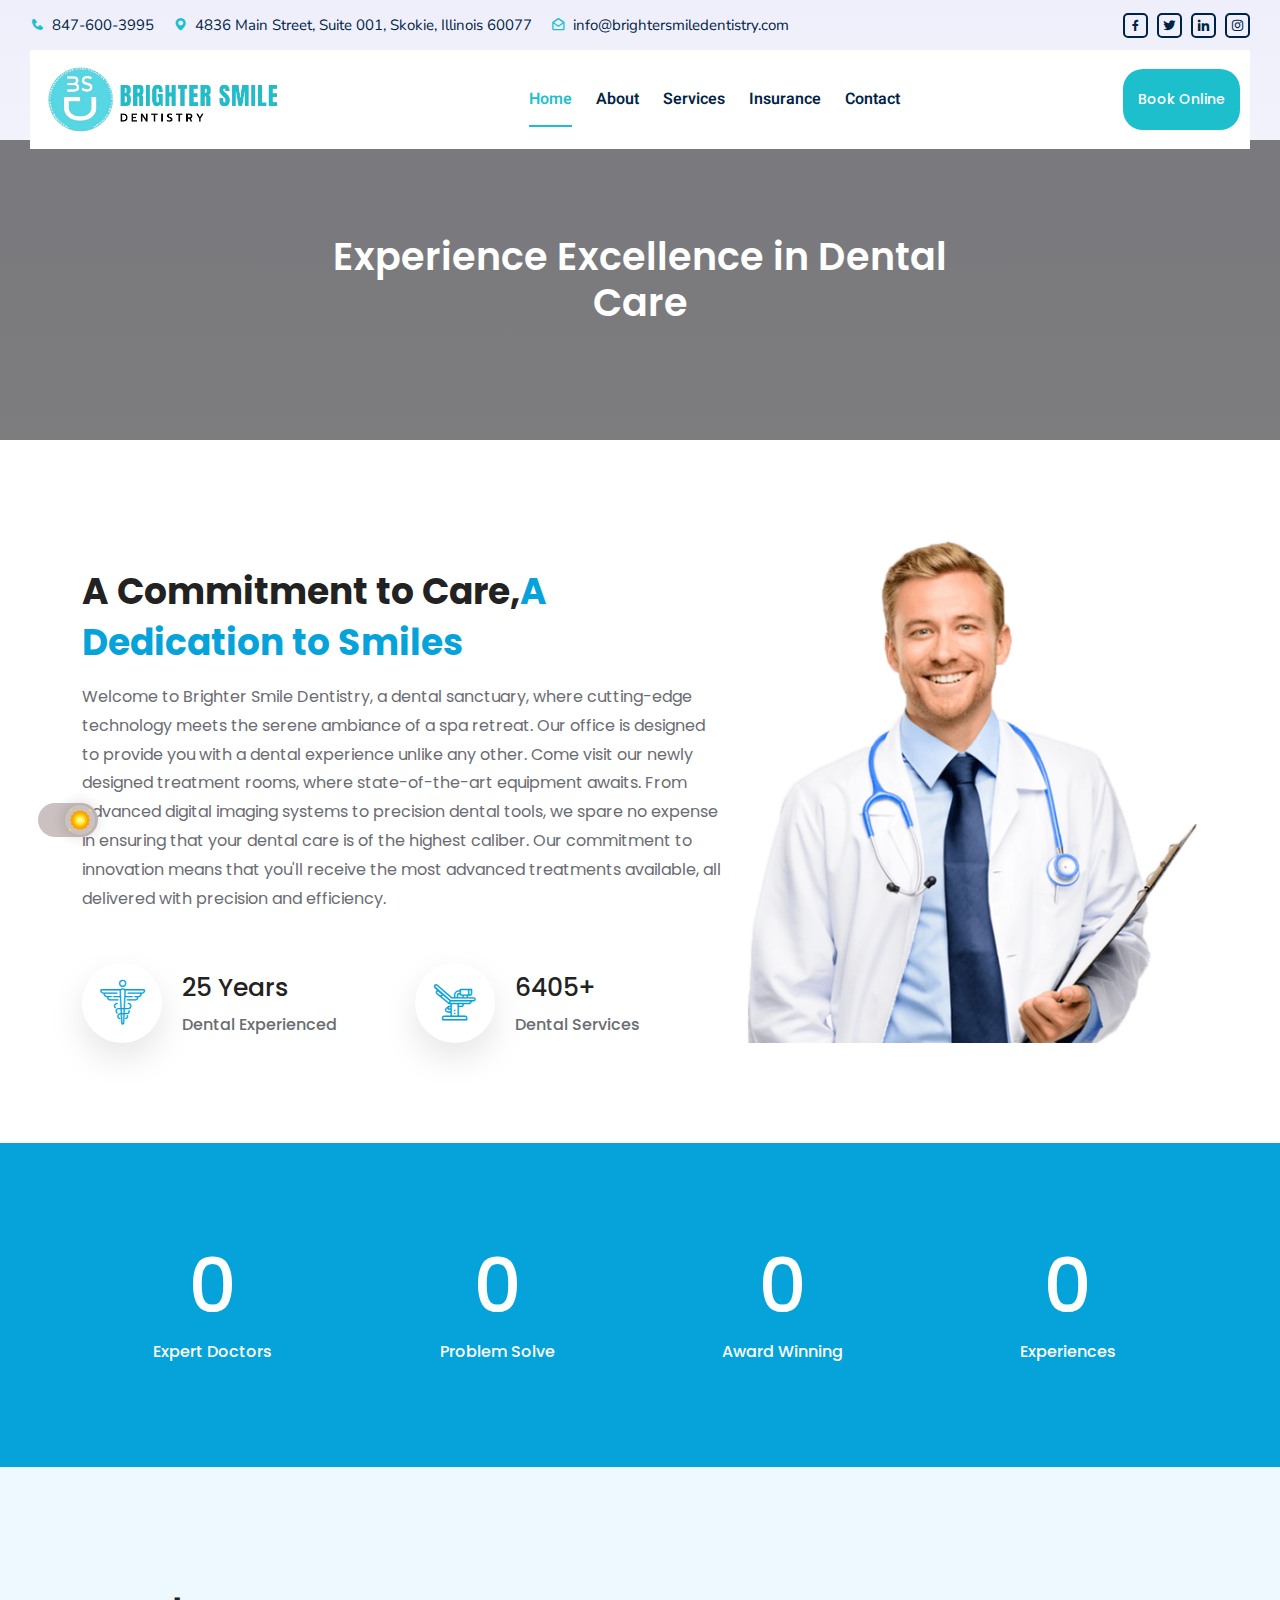
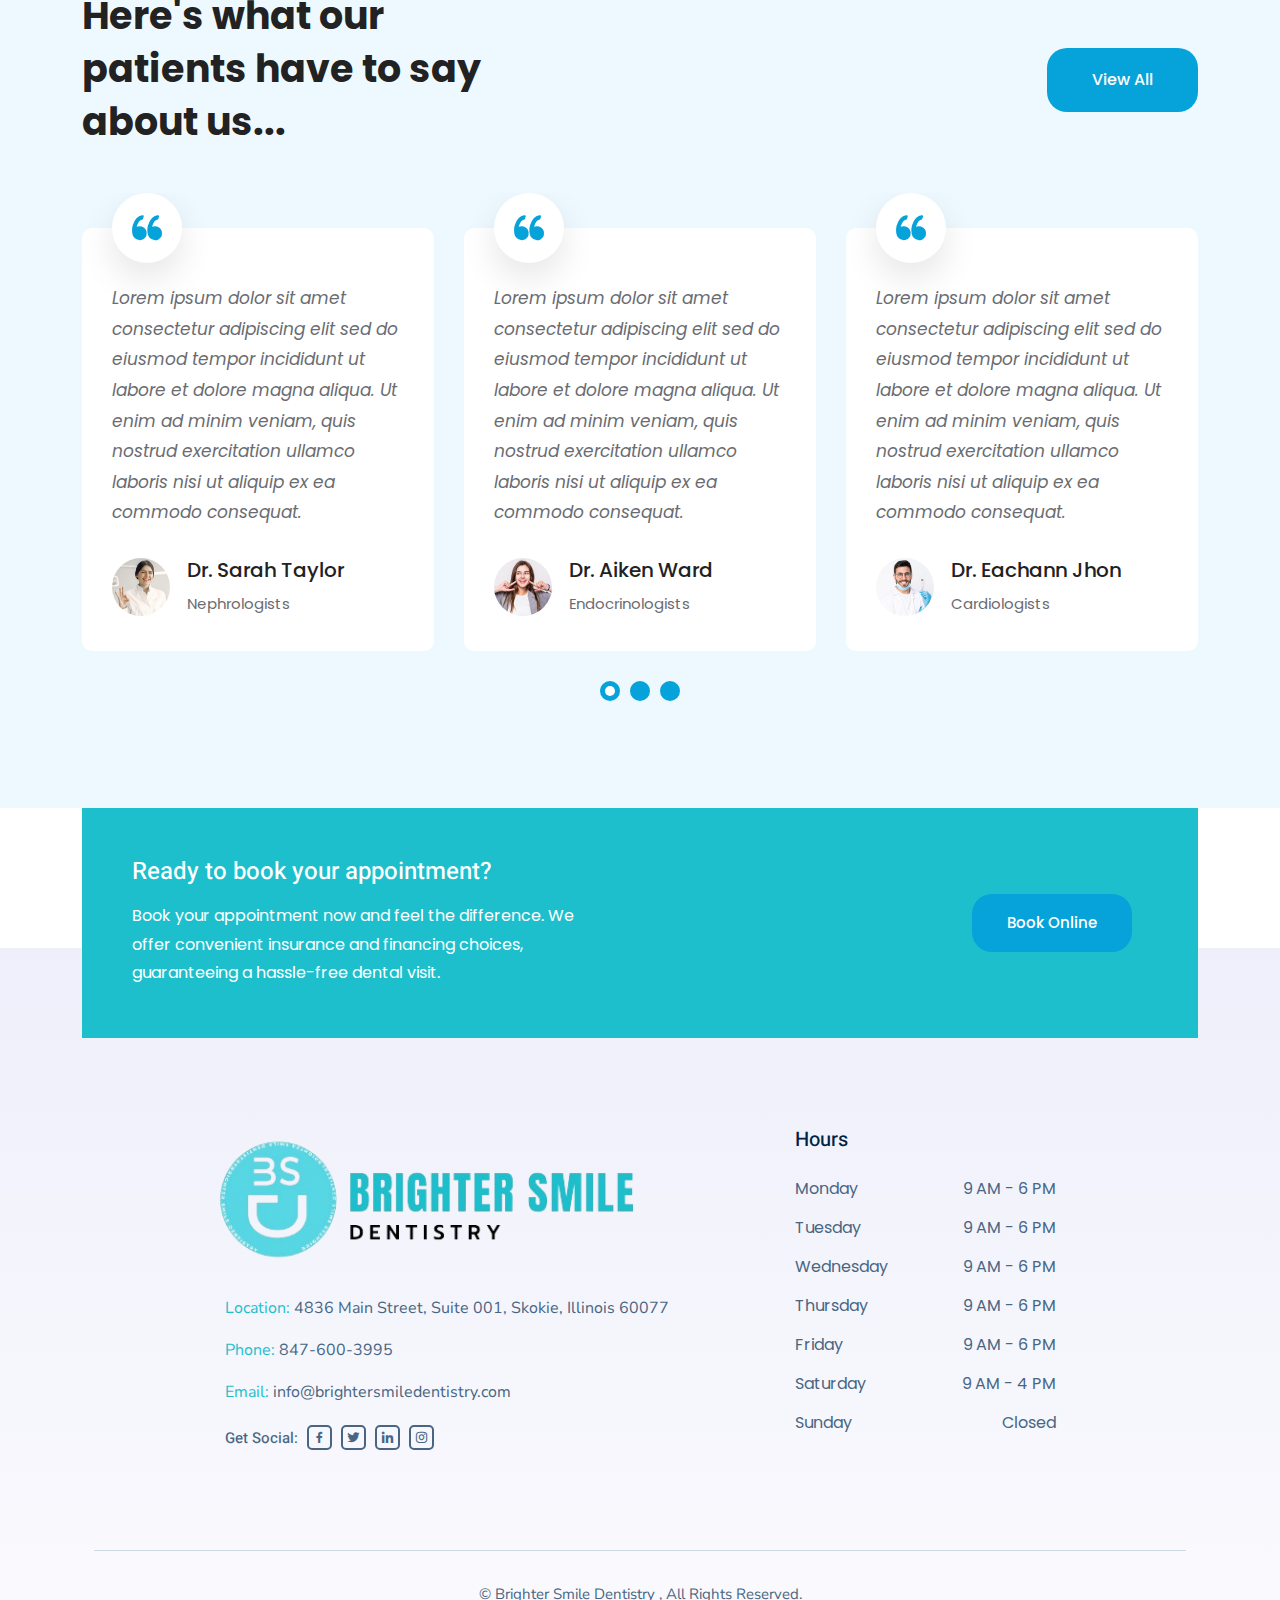
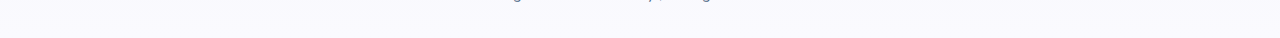
==== about-us.html @ c62302e6 "Maaz 23-03-2024" ====
<!doctype html>
<html lang="zxx">
    <head>
        <!-- Required meta tags -->
        <meta charset="utf-8">
        <meta name="viewport" content="width=device-width, initial-scale=1, shrink-to-fit=no">
        <!-- Bootstrap CSS --> 
        <link rel="stylesheet" href="assets/css/bootstrap.min.css">
        <!-- Animate CSS --> 
        <link rel="stylesheet" href="assets/css/animate.min.css">
        <!-- Meanmenu CSS -->
        <link rel="stylesheet" href="assets/css/meanmenu.css">
        <!-- Boxicons CSS -->
        <link rel="stylesheet" href="assets/css/boxicons.min.css">
        <!-- Flaticon Two CSS -->
        <link rel="stylesheet" href="assets/css/flaticon-two.css">
        <!-- Flaticon CSS -->
        <link rel="stylesheet" href="assets/css/flaticon.css">
        <!-- Odometer CSS -->
        <link rel="stylesheet" href="assets/css/odometer.min.css">
        <!-- Nice Select CSS -->
        <link rel="stylesheet" href="assets/css/nice-select.min.css">
        <!-- Carousel CSS -->
        <link rel="stylesheet" href="assets/css/owl.carousel.min.css">
        <!-- Carousel Default CSS -->
        <link rel="stylesheet" href="assets/css/owl.theme.default.min.css">
        <!-- Popup CSS -->
        <link rel="stylesheet" href="assets/css/magnific-popup.min.css">
        <!-- Style CSS -->
        <link rel="stylesheet" href="assets/css/style.css">
        <!-- Dark CSS -->
        <link rel="stylesheet" href="assets/css/dark.css">
        <!-- Responsive CSS -->
		<link rel="stylesheet" href="assets/css/responsive.css">
		
		<title>Brighter Smile Dentistry</title>

        <link rel="icon" type="image/png" href="assets/images/favicon.png">
    </head>

    <body>

        <!-- Start Preloader Area -->
        <div class="preloader">
            <div class="loader">
                <div class="sbl-half-circle-spin"></div>
            </div>
        </div>
        <!-- End Preloader Area -->
        
       <!-- Start Header Area -->
       <header class="header-area grin-care-header">
        <!-- Start Top Area -->
        <div class="top-area">
            <div class="container-fluid">
                <div class="row align-items-center">
                    <div class="col-lg-8 col-md-12">
                        <ul class="top-information-wrap">
                            <li>
                                <i class='bx bxs-phone'></i>
                                <a href="tel:+18476003995">847-600-3995</a>
                            </li>

                            <li>
                                <i class='bx bxs-map'></i>
                                4836 Main Street, Suite 001, Skokie, Illinois 60077
                            </li>

                            <li>
                                <i class='bx bx-envelope-open'></i>
                                <a href="mailto:info@brightersmiledentistry.com">info@brightersmiledentistry.com</a>
                            </li>
                        </ul>
                    </div>

                    <div class="col-lg-4 col-md-12">
                        <ul class="top-optional-wrap">
                            <li>
                                <a href="https://www.facebook.com/" target="_blank">
                                    <i class='bx bxl-facebook'></i>
                                </a>
                            </li>
                            <li>
                                <a href="https://twitter.com/?lang=en" target="_blank">
                                    <i class='bx bxl-twitter'></i>
                                </a>
                            </li>
                            <li>
                                <a href="https://www.linkedin.com/" target="_blank">
                                    <i class='bx bxl-linkedin'></i>
                                </a>
                            </li>
                            <li>
                                <a href="https://www.instagram.com/" target="_blank">
                                    <i class='bx bxl-instagram'></i>
                                </a>
                            </li>
                        </ul>
                    </div>
                </div>
            </div>
        </div>
        <!-- End Top Area -->

        <!-- Start Navbar Area --> 
        <div class="navbar-area grin-care-navbar">
            <div class="main-responsive-nav">
                <div class="container">
                    <div class="main-responsive-menu">
                        <div class="logo">
                            <a href="index.html">
                                <img src="assets/images/mylogo.png" style="width: 250px;" alt="logo">
                            </a>
                        </div>
                    </div>
                </div>
            </div>

            <div class="main-navbar">
                <div class="container-fluid">
                    <nav class="navbar navbar-expand-md navbar-light">
                        <a class="navbar-brand" href="index.html">
                            <img src="assets/images/mylogo.png" width="250" alt="">
                        </a>

                        <div class="collapse navbar-collapse mean-menu" id="navbarSupportedContent">
                            <ul class="navbar-nav m-auto">
                                <li class="nav-item">
                                    <a href="index.html" class="nav-link active">
                                        Home 
                                    </a>
                                </li>

                                <li class="nav-item">
                                    <a href="about-us.html" class="nav-link">About</a>
                                </li>

                                <li class="nav-item">
                                    <a href="services.html" class="nav-link">
                                        Services
                                    </a>
                                </li>

                                <li class="nav-item">
                                    <a href="insurance_and_financing.html" class="nav-link">
                                        Insurance
                                    </a>
                                </li>

    
                                <li class="nav-item">
                                    <a href="contact-us.html" class="nav-link">Contact</a>
                                </li>
                            </ul>

                            <div class="others-options d-flex align-items-center">

                                <div class="option-item">
                                    <div class="navbar-btn">
                                        <a href="https://app.nexhealth.com/appt/brighter-smile-dentistry" class="default-btn">Book Online</a>
                                    </div>
                                </div>
                            </div>
                        </div>
                    </nav>
                </div>
            </div>

            <div class="others-option-for-responsive">
                <div class="container">
                    
                    <div class="container">
                        <div class="option-inner">
                            <div class="others-options d-flex align-items-center">
                    
                                <div class="option-item">
                                    <div class="navbar-btn">
                                        <a href="https://app.nexhealth.com/appt/brighter-smile-dentistry" class="default-btn">Book Appointment</a>
                                    </div>
                                </div>
                            </div>
                        </div>
                    </div>
                </div>
            </div>
        </div>
        <!-- End Navbar Area -->
    </header>
    <!-- Start Header Area -->
        
        
        <!-- Start Eye Care Banner Area -->
        <div class="eye-care-banner-area">
            <div class="">
                <div class="container-fluid">
                    <div class="page-banner-area services-banner">
                        <div class="container">
                            <div class="page-banner-content">
                                <h2>Experience Excellence in Dental Care</h2>
                            </div>
                        </div>
                    </div>
                </div>
            </div>
        </div>
        <!-- End Eye Care Banner Area -->
        
        
        
        <!-- Start About Area -->
        <section class="about-area ptb-100">
            <div class="container">
                <div class="row align-items-center">
                    <div class="col-lg-7">
                        <div class="about-content">
                            <h3>A Commitment to Care,<span>A Dedication to Smiles</span></h3>
                            <p>Welcome to Brighter Smile Dentistry, a
                                dental sanctuary, where cutting-edge technology meets the serene ambiance of a spa retreat. Our office
                                is designed to provide you with a dental experience unlike any other. Come visit our newly designed
                                treatment rooms, where state-of-the-art equipment awaits. From advanced digital imaging systems to
                                precision dental tools, we spare no expense in ensuring that your dental care is of the highest caliber.
                                Our commitment to innovation means that you'll receive the most advanced treatments available, all
                                delivered with precision and efficiency.</p>

                            <div class="row">
                                <div class="col-lg-6 col-md-6">
                                    <div class="about-info">
                                        <i class="flaticon-caduceus"></i>
                                        <h4>25 Years</h4>
                                        <span>Dental Experienced</span>
                                    </div>
                                </div>

                                <div class="col-lg-6 col-md-6">
                                    <div class="about-info">
                                        <i class="flaticon-chair"></i>
                                        <h4>6405+</h4>
                                        <span>Dental Services</span>
                                    </div>
                                </div>
                            </div>
                        </div>
                    </div>

                    <div class="col-lg-5">
                        <div class="about-image">
                            <img src="assets/images/about/about-1.png" alt="image">
                        </div>
                    </div>
                </div>
            </div>
        </section>
        <!-- End About Area -->

        <!-- Start Fun Facts Area -->
        <section class="fun-facts-area pt-100 pb-70">
            <div class="container">
                <div class="row">
                    <div class="col-lg-3 col-md-6 col-sm-6">
                        <div class="single-fun-fact">
                            <h3>
                                <span class="odometer" data-count="549">00</span>
                            </h3>
                            <p>Expert Doctors</p>
                        </div>
                    </div>

                    <div class="col-lg-3 col-md-6 col-sm-6">
                        <div class="single-fun-fact">
                            <h3>
                                <span class="odometer" data-count="867">00</span>
                            </h3>
                            <p>Problem Solve</p>
                        </div>
                    </div>

                    <div class="col-lg-3 col-md-6 col-sm-6">
                        <div class="single-fun-fact">
                            <h3>
                                <span class="odometer" data-count="169">00</span>
                            </h3>
                            <p>Award Winning</p>
                        </div>
                    </div>

                    <div class="col-lg-3 col-md-6 col-sm-6">
                        <div class="single-fun-fact">
                            <h3>
                                <span class="odometer" data-count="79">00</span>
                            </h3>
                            <p>Experiences</p>
                        </div>
                    </div>
                </div>
            </div>
        </section>
        <!-- End Fun Facts Area -->

        <!-- Start Doctor Area -->
        <!-- <section class="doctor-area pt-100 pb-70">
            <div class="container-fluid">
                <div class="section-title">
                    <h2>You Deserve the Best Dental Care</h2>
                </div>
                <div class="text-center mx-5 mb-5">
                    <p>At Brighter Smile Dentistry, we recruit top-tier dentists and professionals. We prioritize ongoing training
                        and education for our staff, ensuring they are well-versed in the latest technology. Our inclusive,
                        patient-centric culture sets our team apart from the rest. We are devoted to ensuring your dental visits
                        are comfortable, empowering, and yes, enjoyable! Our mission is to help you feel relaxed, offering
                        transparent care as you embark on the path to a healthy smile you'll adore.</p>
                </div>

                <div class="row">
                    <div class="col-lg-4 col-md-6">
                        <div class="single-doctor">
                            <a href="dentist-details.html"><img src="assets/images/doctor/doctor-1.jpg" alt="image"></a>

                            <div class="doctor-content">
                                <h3>
                                    <a href="dentist-details.html">Dr. Johnson Melbourne</a>
                                </h3>
                                <span>Prosthodontics Dentist</span>

                                <div class="share-link">
                                    <a href="https://www.facebook.com/" target="_blank"><i class='bx bxl-facebook'></i></a>
                                    <a href="https://twitter.com/?lang=en" target="_blank"><i class='bx bxl-twitter'></i></a>
                                    <a href="https://www.linkedin.com/" target="_blank"><i class='bx bxl-linkedin'></i></a>
                                    <a href="https://www.instagram.com/" target="_blank"><i class='bx bxl-instagram'></i></a>
                                </div>
                            </div>
                        </div>
                    </div>

                    <div class="col-lg-4 col-md-6">
                        <div class="single-doctor">
                            <a href="dentist-details.html"><img src="assets/images/doctor/doctor-2.jpg" alt="image"></a>

                            <div class="doctor-content">
                                <h3>
                                    <a href="dentist-details.html">Dr. Ena Dicrosa</a>
                                </h3>
                                <span>Aesthetic Dentistry</span>

                                <div class="share-link">
                                    <a href="https://www.facebook.com/" target="_blank"><i class='bx bxl-facebook'></i></a>
                                    <a href="https://twitter.com/?lang=en" target="_blank"><i class='bx bxl-twitter'></i></a>
                                    <a href="https://www.linkedin.com/" target="_blank"><i class='bx bxl-linkedin'></i></a>
                                    <a href="https://www.instagram.com/" target="_blank"><i class='bx bxl-instagram'></i></a>
                                </div>
                            </div>
                        </div>
                    </div>

                    <div class="col-lg-4 col-md-6 offset-lg-0 offset-md-3">
                        <div class="single-doctor">
                            <a href="dentist-details.html"><img src="assets/images/doctor/doctor-3.jpg" alt="image"></a>

                            <div class="doctor-content">
                                <h3>
                                    <a href="dentist-details.html">Dr. Addison Smith</a>
                                </h3>
                                <span>Gastroenterologists</span>

                                <div class="share-link">
                                    <a href="https://www.facebook.com/" target="_blank"><i class='bx bxl-facebook'></i></a>
                                    <a href="https://twitter.com/?lang=en" target="_blank"><i class='bx bxl-twitter'></i></a>
                                    <a href="https://www.linkedin.com/" target="_blank"><i class='bx bxl-linkedin'></i></a>
                                    <a href="https://www.instagram.com/" target="_blank"><i class='bx bxl-instagram'></i></a>
                                </div>
                            </div>
                        </div>
                    </div>
                </div>
            </div>
        </section> -->
        <!-- End Doctor Area -->

        <!-- Start Review Area -->
        <section class="review-area ptb-100">
            <div class="container">
                <div class="row align-items-center">
                    <div class="col-lg-5">
                        <div class="section-title-warp">
                            <h2>Here's what our patients have to say about us...</h2>
                        </div>
                    </div>

                    <!-- #1dbfcc -->

                    <div class="col-lg-7">
                        <div class="section-warp-btn">
                            <a href="testimonials.html" class="default-btn">View All</a>
                        </div>
                    </div>
                </div>

                <div class="review-slides owl-carousel owl-theme">
                    <div class="single-review-item">
                        <div class="icon">
                            <i class="flaticon-left-quote"></i>
                        </div>
                        <p>Lorem ipsum dolor sit amet consectetur adipiscing elit sed do eiusmod tempor incididunt ut labore et dolore magna aliqua. Ut enim ad minim veniam, quis nostrud exercitation ullamco laboris nisi ut aliquip ex ea commodo consequat.</p>

                        <div class="review-info">
                            <img src="assets/images/review/review-1.jpg" alt="image">
                            <h3>Dr. Sarah Taylor</h3>
                            <span>Nephrologists</span>
                        </div>
                    </div>

                    <div class="single-review-item">
                        <div class="icon">
                            <i class="flaticon-left-quote"></i>
                        </div>
                        <p>Lorem ipsum dolor sit amet consectetur adipiscing elit sed do eiusmod tempor incididunt ut labore et dolore magna aliqua. Ut enim ad minim veniam, quis nostrud exercitation ullamco laboris nisi ut aliquip ex ea commodo consequat.</p>

                        <div class="review-info">
                            <img src="assets/images/review/review-2.jpg" alt="image">
                            <h3>Dr. Aiken Ward</h3>
                            <span>Endocrinologists</span>
                        </div>
                    </div>

                    <div class="single-review-item">
                        <div class="icon">
                            <i class="flaticon-left-quote"></i>
                        </div>
                        <p>Lorem ipsum dolor sit amet consectetur adipiscing elit sed do eiusmod tempor incididunt ut labore et dolore magna aliqua. Ut enim ad minim veniam, quis nostrud exercitation ullamco laboris nisi ut aliquip ex ea commodo consequat.</p>

                        <div class="review-info">
                            <img src="assets/images/review/review-3.jpg" alt="image">
                            <h3>Dr. Eachann Jhon</h3>
                            <span>Cardiologists</span>
                        </div>
                    </div>

                    <div class="single-review-item">
                        <div class="icon">
                            <i class="flaticon-left-quote"></i>
                        </div>
                        <p>Lorem ipsum dolor sit amet consectetur adipiscing elit sed do eiusmod tempor incididunt ut labore et dolore magna aliqua. Ut enim ad minim veniam, quis nostrud exercitation ullamco laboris nisi ut aliquip ex ea commodo consequat.</p>

                        <div class="review-info">
                            <img src="assets/images/review/review-1.jpg" alt="image">
                            <h3>Dr. Sarah Taylor</h3>
                            <span>Nephrologists</span>
                        </div>
                    </div>

                    <div class="single-review-item">
                        <div class="icon">
                            <i class="flaticon-left-quote"></i>
                        </div>
                        <p>Lorem ipsum dolor sit amet consectetur adipiscing elit sed do eiusmod tempor incididunt ut labore et dolore magna aliqua. Ut enim ad minim veniam, quis nostrud exercitation ullamco laboris nisi ut aliquip ex ea commodo consequat.</p>

                        <div class="review-info">
                            <img src="assets/images/review/review-2.jpg" alt="image">
                            <h3>Dr. Aiken Ward</h3>
                            <span>Endocrinologists</span>
                        </div>
                    </div>

                    <div class="single-review-item">
                        <div class="icon">
                            <i class="flaticon-left-quote"></i>
                        </div>
                        <p>Lorem ipsum dolor sit amet consectetur adipiscing elit sed do eiusmod tempor incididunt ut labore et dolore magna aliqua. Ut enim ad minim veniam, quis nostrud exercitation ullamco laboris nisi ut aliquip ex ea commodo consequat.</p>

                        <div class="review-info">
                            <img src="assets/images/review/review-3.jpg" alt="image">
                            <h3>Dr. Eachann Jhon</h3>
                            <span>Cardiologists</span>
                        </div>
                    </div>

                    <div class="single-review-item">
                        <div class="icon">
                            <i class="flaticon-left-quote"></i>
                        </div>
                        <p>Lorem ipsum dolor sit amet consectetur adipiscing elit sed do eiusmod tempor incididunt ut labore et dolore magna aliqua. Ut enim ad minim veniam, quis nostrud exercitation ullamco laboris nisi ut aliquip ex ea commodo consequat.</p>

                        <div class="review-info">
                            <img src="assets/images/review/review-1.jpg" alt="image">
                            <h3>Dr. Sarah Taylor</h3>
                            <span>Nephrologists</span>
                        </div>
                    </div>

                    <div class="single-review-item">
                        <div class="icon">
                            <i class="flaticon-left-quote"></i>
                        </div>
                        <p>Lorem ipsum dolor sit amet consectetur adipiscing elit sed do eiusmod tempor incididunt ut labore et dolore magna aliqua. Ut enim ad minim veniam, quis nostrud exercitation ullamco laboris nisi ut aliquip ex ea commodo consequat.</p>

                        <div class="review-info">
                            <img src="assets/images/review/review-2.jpg" alt="image">
                            <h3>Dr. Aiken Ward</h3>
                            <span>Endocrinologists</span>
                        </div>
                    </div>

                    <div class="single-review-item">
                        <div class="icon">
                            <i class="flaticon-left-quote"></i>
                        </div>
                        <p>Lorem ipsum dolor sit amet consectetur adipiscing elit sed do eiusmod tempor incididunt ut labore et dolore magna aliqua. Ut enim ad minim veniam, quis nostrud exercitation ullamco laboris nisi ut aliquip ex ea commodo consequat.</p>

                        <div class="review-info">
                            <img src="assets/images/review/review-3.jpg" alt="image">
                            <h3>Dr. Eachann Jhon</h3>
                            <span>Cardiologists</span>
                        </div>
                    </div>
                </div>
            </div>
        </section>
        <!-- End Review Area -->

         <!-- Start Newsletter Area -->
         <div class="newsletter-area">
            <div class="container">
                <div class="newsletter-inner-box">
                    <div class="row align-items-center justify-content-between">
                        <div class="col-lg-6">
                            <div class="newsletter-content">
                                <h3>Ready to book your appointment?</h3>
                                <p>Book your appointment now and feel the difference.
                                    We offer convenient insurance and financing choices, guaranteeing a hassle-free dental visit.</p>
                            </div>
                        </div>

                        <div class="col-lg-6 text-end">
                            <div class="prefooter-btn me-3">
                                <a href="https://app.nexhealth.com/appt/brighter-smile-dentistry" class="default-btn">Book Online</a>
                            </div>
                        </div>
                    </div>
                </div>
            </div>
        </div>
        <!-- End Newsletter Area -->

        <!-- Start Eye Care Footer Area -->
        <div class="eye-care-footer-area">
            <div class="container">
                <div class="row justify-content-center">
                    <div class="col-lg-6 col-sm-6">
                        <div class="eye-care-footer-widget">
                            <h2>
                                <a href="index-5.html">
                                    <img src="assets/images/mylogo.png" class="img-fluid" style="margin-left:-20px;" alt="">
                                </a>
                            </h2>
                            <ul class="info-list">
                                <li><span>Location: </span>4836 Main Street, Suite 001, Skokie, Illinois 60077</li>
                                <li><span>Phone: </span> <a href="tel:+18476003995">847-600-3995</a></li>
                                <li><span>Email: </span> <a href="mailto:info@brightersmiledentistry.com">info@brightersmiledentistry.com</a></li>
                            </ul>
                            <ul class="share-link">
                                <li>
                                    <span>Get Social:</span>
                                </li>
                                <li>
                                    <a href="https://www.facebook.com/" target="_blank"><i class='bx bxl-facebook'></i></a>
                                </li>
                                <li>
                                    <a href="https://twitter.com/?lang=en" target="_blank"><i class='bx bxl-twitter'></i></a>
                                </li>
                                <li>
                                    <a href="https://www.linkedin.com/" target="_blank"><i class='bx bxl-linkedin'></i></a>
                                </li>
                                <li>
                                    <a href="https://www.instagram.com/" target="_blank"><i class='bx bxl-instagram'></i></a>
                                </li>
                            </ul>
                        </div>
                    </div>
                    <!-- <div class="col-lg-3 col-sm-6">
                        <div class="eye-care-footer-widget">
                            <h3>Useful Links</h3>

                            <ul class="quick-links">
                                <li><i class='bx bxs-chevrons-right'></i> <a href="about-us.html">About Us</a></li>
                                <li><i class='bx bxs-chevrons-right'></i> <a href="services.html">Our Services</a></li>
                                <li><i class='bx bxs-chevrons-right'></i> <a target="_blank" href="https://app.nexhealth.com/appt/brighter-smile-dentistry">Appointment</a></li>
                                <li><i class='bx bxs-chevrons-right'></i> <a href="privacy-policy.html">Privacy Policy</a></li>
                                <li><i class='bx bxs-chevrons-right'></i> <a href="contact-us.html">Contact Us</a></li>
                            </ul>
                        </div>
                    </div>
                    <div class="col-lg-3 col-sm-6">
                        <div class="eye-care-footer-widget">
                            <h3>Our Services</h3>

                            <ul class="quick-links">
                                <li><i class='bx bxs-chevrons-right'></i> <a href="services-details.html">Skin Care</a></li>
                                <li><i class='bx bxs-chevrons-right'></i> <a href="services-details.html">Needle Mesotherapy</a></li>
                                <li><i class='bx bxs-chevrons-right'></i> <a href="services-details.html">Laser Treatments</a></li>
                                <li><i class='bx bxs-chevrons-right'></i> <a href="services-details.html">Skin Resurfacing</a></li>
                                <li><i class='bx bxs-chevrons-right'></i> <a href="services-details.html">Plastic Surgery</a></li>
                            </ul>
                        </div>
                    </div> -->
                    <div class="col-lg-3 col-sm-6">
                        <div class="eye-care-footer-widget">
                            <h3>Hours</h3>
                            
                            <ul class="hours-list">
                                <li class="d-flex justify-content-between align-items-center">
                                    <span>Monday</span>
                                    <span>9 AM - 6 PM</span>
                                </li>
                                <li class="d-flex justify-content-between align-items-center">
                                    <span>Tuesday</span>
                                    <span>9 AM - 6 PM</span>
                                </li>
                                <li class="d-flex justify-content-between align-items-center">
                                    <span>Wednesday</span>
                                    <span>9 AM - 6 PM</span>
                                </li>
                                <li class="d-flex justify-content-between align-items-center">
                                    <span>Thursday</span>
                                    <span>9 AM - 6 PM</span>
                                </li>
                                <li class="d-flex justify-content-between align-items-center">
                                    <span>Friday</span>
                                    <span>9 AM - 6 PM</span>
                                </li>
                                <li class="d-flex justify-content-between align-items-center">
                                    <span>Saturday</span>
                                    <span>9 AM - 4 PM</span>
                                </li>
                                <li class="d-flex justify-content-between align-items-center">
                                    <span>Sunday</span>
                                    <span>Closed</span>
                                </li>
                            </ul>
                        </div>
                    </div>
                </div>

                <div class="eye-care-copyright-area">
                    <div class="container">
                        <div class="copyright-area-content">
                            <p>
                                © Brighter Smile Dentistry , All Rights Reserved.
                            </p>
                        </div>
                    </div>
                </div>
            </div>
        </div>
        <!-- End Eye Care Footer Area -->

        <!-- Start Go Top Area -->
        <div class="go-top">
            <i class='bx bx-up-arrow-alt'></i>
        </div>
        <!-- End Go Top Area -->

        <!-- Jquery Slim JS -->
        <script src="assets/js/jquery.min.js"></script>
        <!-- Bootstrap JS -->
        <script src="assets/js/bootstrap.bundle.min.js"></script>
        <!-- Meanmenu JS -->
        <script src="assets/js/jquery.meanmenu.js"></script>
        <!-- Owl Carousel JS -->
        <script src="assets/js/owl.carousel.min.js"></script>
        <!-- Jquery Appear JS -->
        <script src="assets/js/jquery.appear.js"></script>
        <!-- Odometer JS -->
        <script src="assets/js/odometer.min.js"></script>
        <!-- Nice Select JS -->
        <script src="assets/js/nice-select.min.js"></script>
        <!-- Popup JS -->
        <script src="assets/js/jquery.magnific-popup.min.js"></script>
        <!-- Ajaxchimp JS -->
		<script src="assets/js/jquery.ajaxchimp.min.js"></script>
		<!-- Form Validator JS -->
		<script src="assets/js/form-validator.min.js"></script>
		<!-- Contact JS -->
        <script src="assets/js/contact-form-script.js"></script>
        <!-- Wow JS -->
        <script src="assets/js/wow.min.js"></script>
        <!-- Custom JS -->
        <script src="assets/js/main.js"></script>
    </body>
</html>
---- assets/css/meanmenu.css ----
.mean-container .mean-bar {
	float: left;
	width: 100%;
	position: absolute;
	background: transparent;
	padding: 20px 0 0;
	z-index: 999;
	border-bottom: 1px solid rgba(0, 0, 0, 0.03);
	height: 55px;
}
.mean-container a.meanmenu-reveal {
	width: 35px;
	height: 30px;
	padding: 12px 15px 0 0;
	position: absolute;
	right: 0;
	cursor: pointer;
	color: #ffffff;
	text-decoration: none;
	font-size: 16px;
	text-indent: -9999em;
	line-height: 22px;
	font-size: 1px;
	display: block;
	font-weight: 700;
}
.mean-container a.meanmenu-reveal span {
	display: block;
	background: #ffffff;
	height: 4px;
    margin-top: 3px;
    border-radius: 3px;
}
.mean-container .mean-nav {
	float: left;
	width: 100%;
	background: #ffffff;
	margin-top: 55px;
}
.mean-container .mean-nav ul {
	padding: 0;
	margin: 0;
	width: 100%;
	border: none;
	list-style-type: none;
}
.mean-container .mean-nav ul li {
	position: relative;
	float: left;
	width: 100%;
}
.mean-container .mean-nav ul li a {
	display: block;
	float: left;
	width: 90%;
	padding: 1em 5%;
	margin: 0;
	text-align: left;
	color: #677294;
	border-top: 1px solid #DBEEFD;
	text-decoration: none;
}
.mean-container .mean-nav ul li a.active {
	color: #000000;
}
.mean-container .mean-nav ul li li a {
	width: 80%;
	padding: 1em 10%;
	color: #677294;
	border-top: 1px solid #DBEEFD;
	opacity: 1;
	filter: alpha(opacity=75);
	text-shadow: none !important;
	visibility: visible;
	text-transform: none;
	font-size: 14px;
}
.mean-container .mean-nav ul li.mean-last a {
	border-bottom: none;
	margin-bottom: 0;
}
.mean-container .mean-nav ul li li li a {
	width: 70%;
	padding: 1em 15%;
}
.mean-container .mean-nav ul li li li li a {
	width: 60%;
	padding: 1em 20%;
}
.mean-container .mean-nav ul li li li li li a {
	width: 50%;
	padding: 1em 25%;
}
.mean-container .mean-nav ul li a:hover {
	background: #252525;
	background: rgba(255,255,255,0.1);
}
.mean-container .mean-nav ul li a.mean-expand {
	margin-top: 3px;
	width: 100%;
	height: 24px;
	padding: 12px !important;
	text-align: right ;
	position: absolute;
	right: 0;
	top: 0;
	z-index: 2;
	font-weight: 700;
	background: transparent;
	border: none !important;
}
.mean-container .mean-push {
	float: left;
	width: 100%;
	padding: 0;
	margin: 0;
	clear: both;
}
.mean-nav .wrapper {
	width: 100%;
	padding: 0;
	margin: 0;
}
/* Fix for box sizing on Foundation Framework etc. */
.mean-container .mean-bar, .mean-container .mean-bar * {
	-webkit-box-sizing: content-box;
	-moz-box-sizing: content-box;
	box-sizing: content-box;
}
.mean-remove {
	display: none !important;
}
.mobile-nav {
    display: none;
}
.mobile-nav.mean-container .mean-nav ul li a.active {
    color: #FF2D55;
}
.main-nav {
    background: #000;
    position: absolute;
    top: 0;
    left: 0;
    padding-top: 15px;
    padding-bottom: 15px;
    width: 100%;
    z-index: 999;
    height: auto;
}
.mean-nav .dropdown-toggle::after {
	display: none;
}
.navbar-light .navbar-brand, .navbar-light .navbar-brand:hover {
    color: #fff;
    font-weight: bold;
    text-transform: uppercase;
    line-height: 1;
}
.main-nav nav ul {
    padding: 0;
    margin: 0;
    list-style-type: none;
}
.main-nav nav .navbar-nav .nav-item {
    position: relative;
    padding: 15px 0;
}
.main-nav nav .navbar-nav .nav-item a {
    font-weight: 500;
    font-size: 16px;
    text-transform: uppercase;
    color: #ffffff;
    padding-left: 0;
    padding-right: 0;
    padding-top: 0;
    padding-bottom: 0;
    margin-left: 15px;
    margin-right: 15px;
}
.main-nav nav .navbar-nav .nav-item a:hover, 
.main-nav nav .navbar-nav .nav-item a:focus, 
.main-nav nav .navbar-nav .nav-item a.active {
    color: #FF2D55;
}
.main-nav nav .navbar-nav .nav-item:hover a {
    color: #FF2D55;
}
.main-nav nav .navbar-nav .nav-item .dropdown-menu {
    -webkit-box-shadow: 0 0 30px 0 rgba(0, 0, 0, 0.05);
            box-shadow: 0 0 30px 0 rgba(0, 0, 0, 0.05);
    background: #0d1028;
    position: absolute;
    top: 80px;
    left: 0;
    width: 250px;
    z-index: 99;
    display: block;
    padding-top: 20px;
    padding-left: 5px;
    padding-right: 5px;
    padding-bottom: 20px;
    opacity: 0;
    visibility: hidden;
    -webkit-transition: all 0.3s ease-in-out;
    transition: all 0.3s ease-in-out;
}
.main-nav nav .navbar-nav .nav-item .dropdown-menu li {
    position: relative;
    padding: 0;
}
.main-nav nav .navbar-nav .nav-item .dropdown-menu li a {
    font-size: 15px;
    font-weight: 500;
    text-transform: capitalize;
    padding: 9px 15px;
    margin: 0;
    display: block;
    color: #ffffff;
}
.main-nav nav .navbar-nav .nav-item .dropdown-menu li a:hover, 
.main-nav nav .navbar-nav .nav-item .dropdown-menu li a:focus, 
.main-nav nav .navbar-nav .nav-item .dropdown-menu li a.active {
    color: #FF2D55;
}
.main-nav nav .navbar-nav .nav-item .dropdown-menu li .dropdown-menu {
    position: absolute;
    left: -100%;
    top: 0;
    opacity: 0 !important;
    visibility: hidden !important;
}
.main-nav nav .navbar-nav .nav-item .dropdown-menu li:hover .dropdown-menu {
    opacity: 1 !important;
    visibility: visible !important;
    top: -20px !important;
}
.main-nav nav .navbar-nav .nav-item .dropdown-menu li .dropdown-menu li .dropdown-menu {
    position: absolute;
    left: -100%;
    top: 0;
    opacity: 0 !important;
    visibility: hidden !important;
}
.main-nav nav .navbar-nav .nav-item .dropdown-menu li:hover .dropdown-menu li:hover .dropdown-menu {
    opacity: 1 !important;
    visibility: visible !important;
    top: -20px !important;
}
.main-nav nav .navbar-nav .nav-item .dropdown-menu li .dropdown-menu li a {
    color: #ffffff;
    text-transform: capitalize;
}
.main-nav nav .navbar-nav .nav-item .dropdown-menu li .dropdown-menu li a:hover, 
.main-nav nav .navbar-nav .nav-item .dropdown-menu li .dropdown-menu li a:focus, 
.main-nav nav .navbar-nav .nav-item .dropdown-menu li .dropdown-menu li a.active {
    color: #ffffff;
}
.main-nav nav .navbar-nav .nav-item:hover ul {
    opacity: 1;
    visibility: visible;
    top: 100%;
}
.main-nav nav .navbar-nav .nav-item:last-child .dropdown-menu {
    left: auto;
    right: 0;
}

/* Responsive Style */
@media only screen and (max-width: 991px) {
    .mobile-nav {
        display: block;
        position: relative;
    }
    .mobile-nav .logo {
		text-decoration: none;
        position: absolute;
        top: 11px;
        z-index: 999;
        left: 15px;
        color: #fff;
        font-weight: bold;
        text-transform: uppercase;
        font-size: 20px;
    }
    .mean-container .mean-bar {
        background-color: #ffffff;
        padding: 0;
    }
    .mean-container a.meanmenu-reveal {
        padding: 15px 15px 0 0;
    }
    .mobile-nav nav .navbar-nav {
        height: 300px;
        overflow-y: scroll;
    }
    .mobile-nav nav .navbar-nav .nav-item a i {
        display: none;
    }
    .main-nav {
        display: none !important;
    }
}
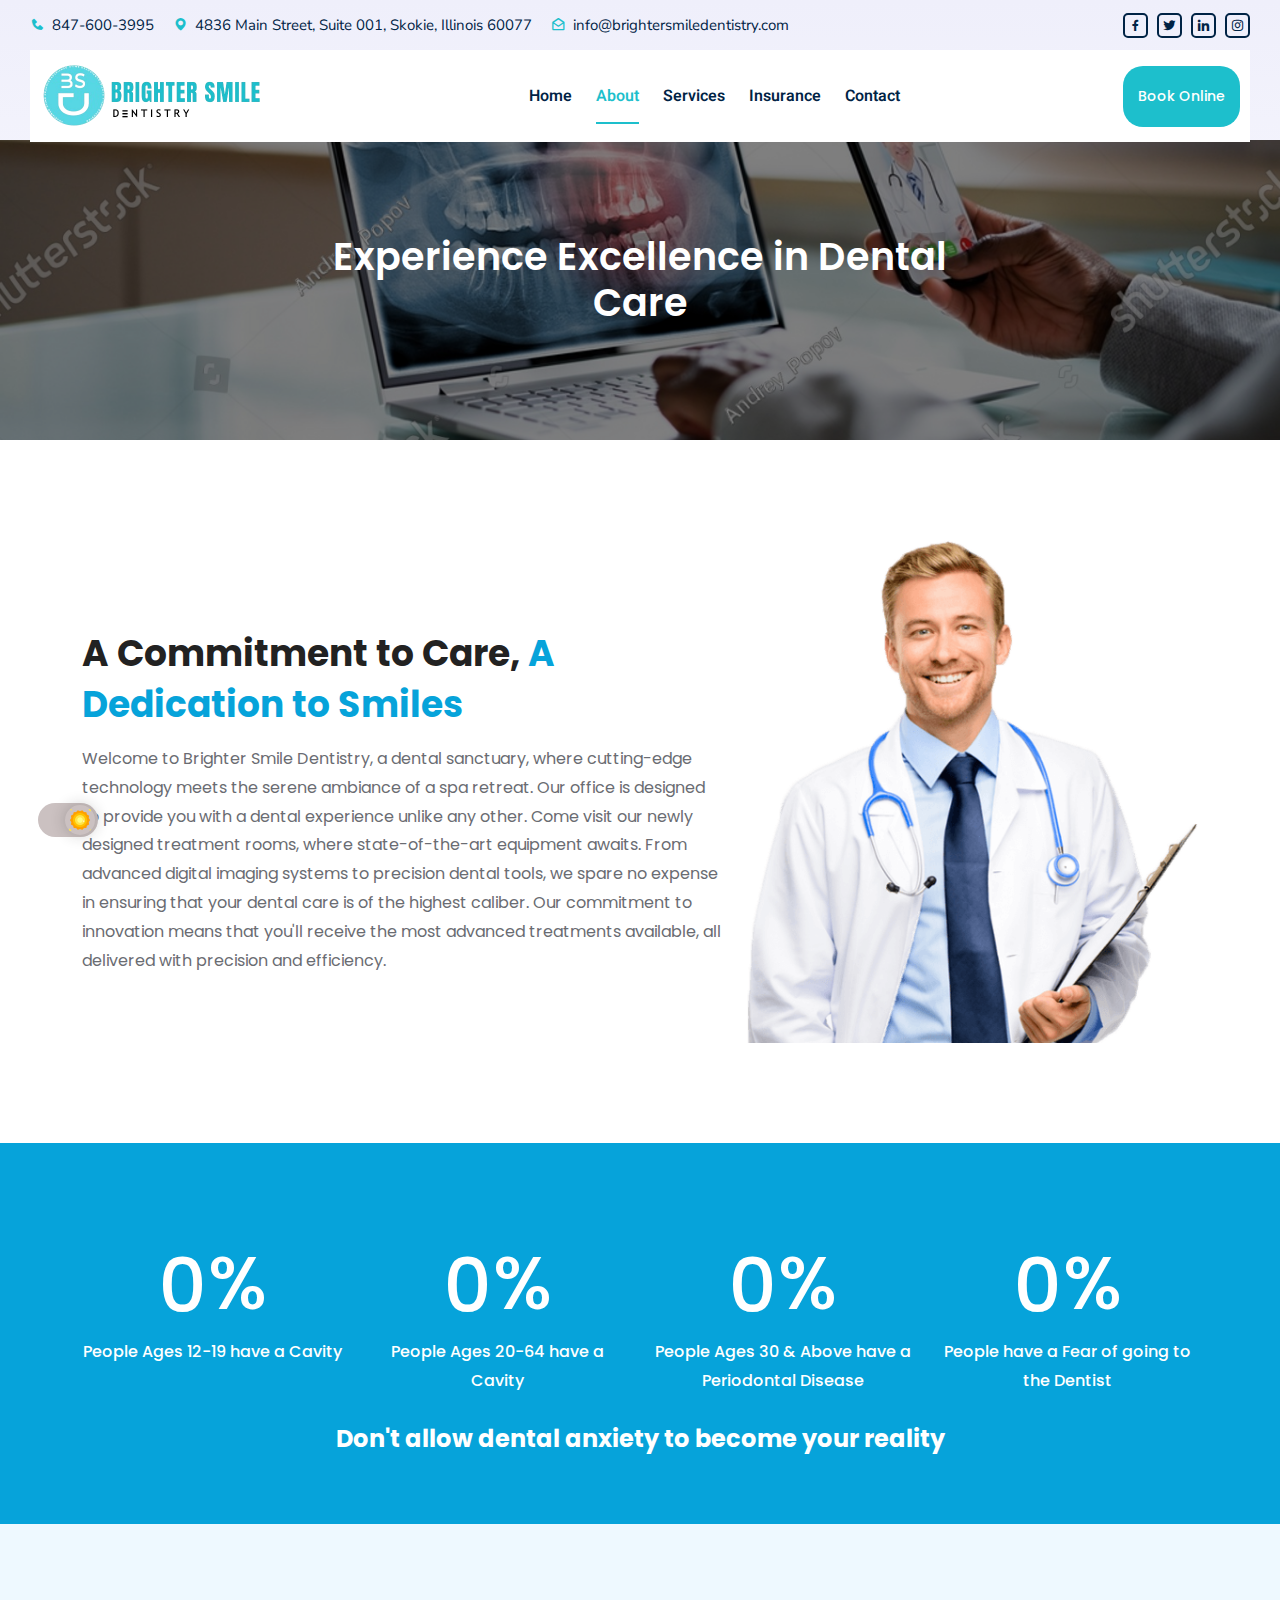
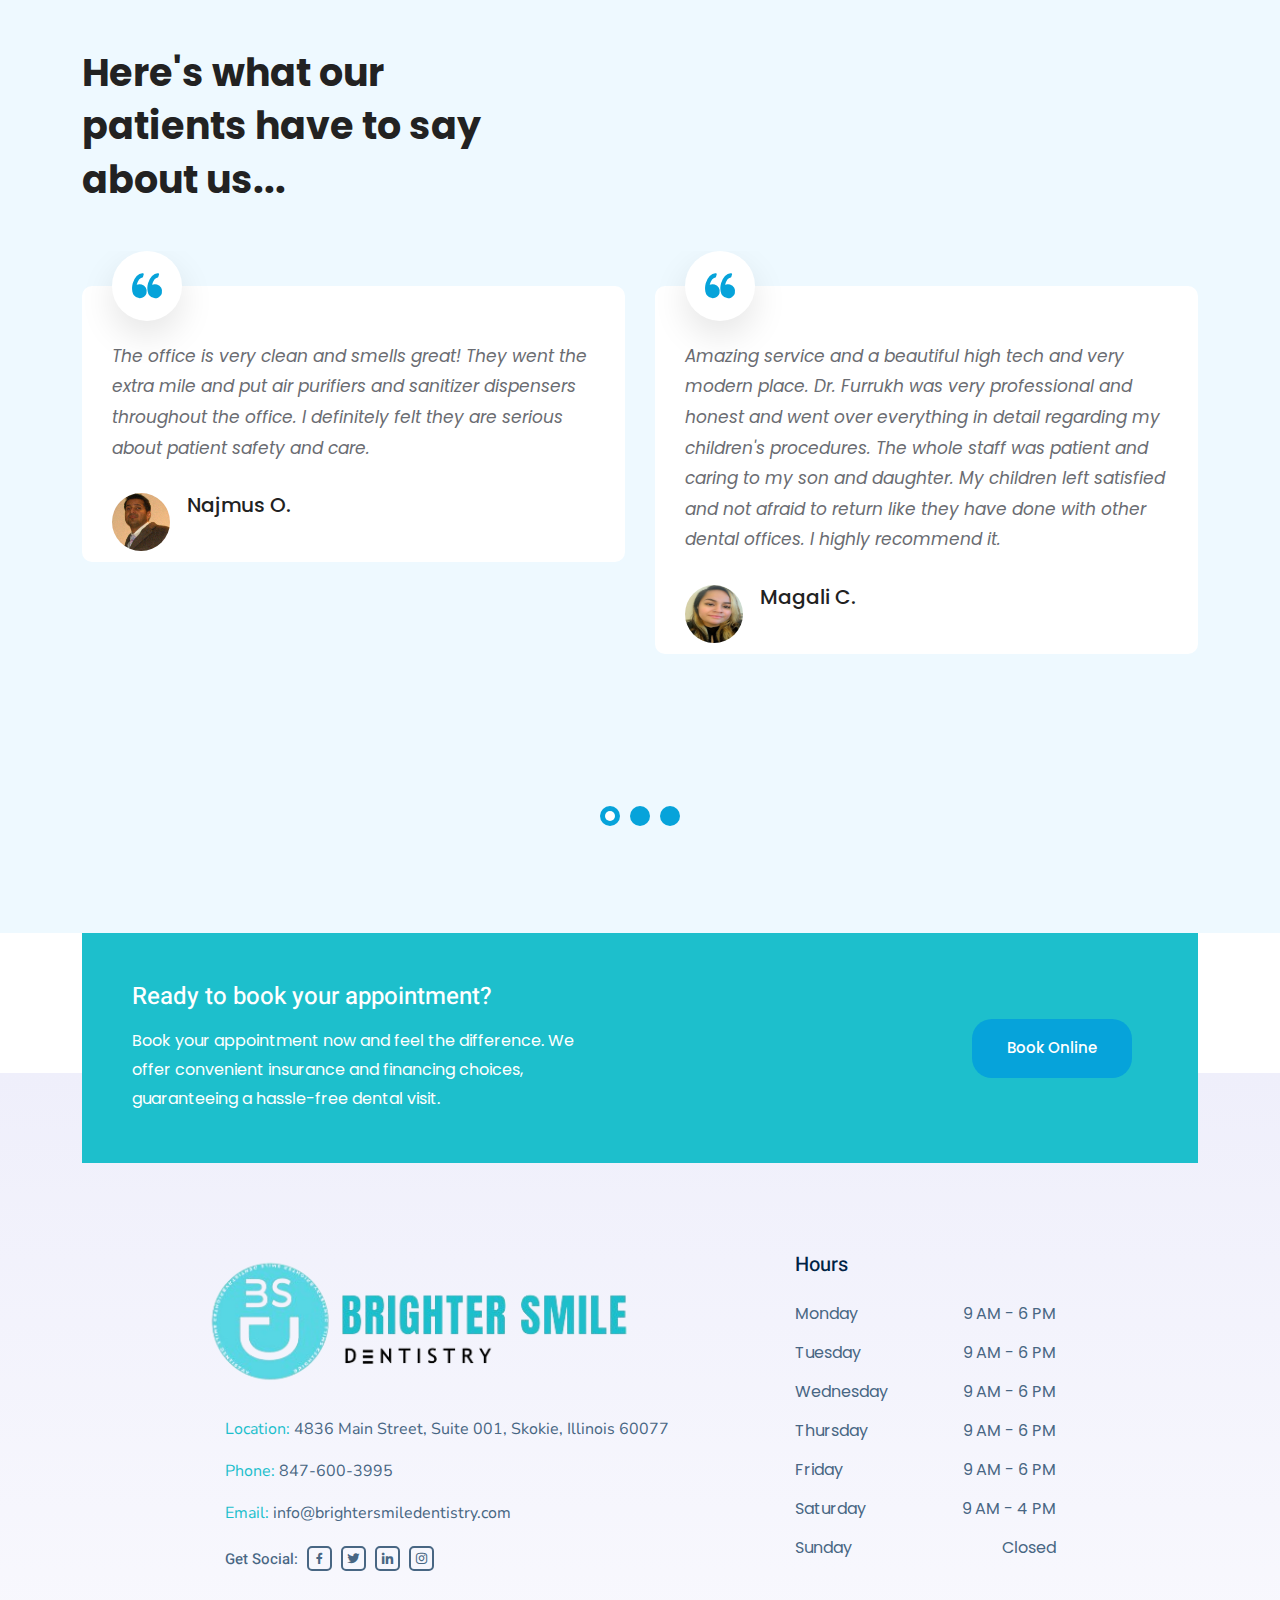
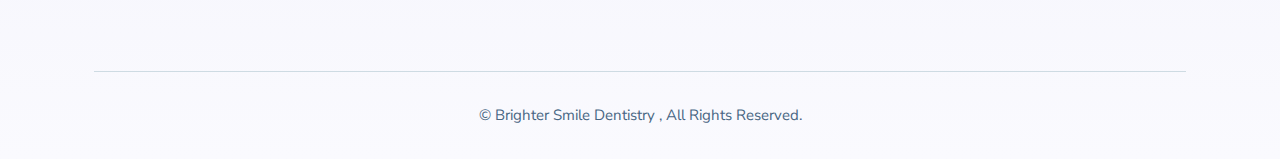
==== commit 35aec2b1: "Maaz 23-03-2024" ====
--- a/about-us.html
+++ b/about-us.html
@@ -102,14 +102,15 @@
         </div>
         <!-- End Top Area -->
 
-        <!-- Start Navbar Area --> 
-        <div class="navbar-area grin-care-navbar">
+         <!-- Start Navbar Area --> 
+         <div class="navbar-area grin-care-navbar">
             <div class="main-responsive-nav">
                 <div class="container">
                     <div class="main-responsive-menu">
                         <div class="logo">
                             <a href="index.html">
-                                <img src="assets/images/mylogo.png" style="width: 250px;" alt="logo">
+                                <img src="assets/images/mylogo.png" class="light-logo" style="width: 250px;" alt="logo">
+                                <img src="assets/images/logodark.png" class="dark-logo" style="width: 250px;" alt="logo">
                             </a>
                         </div>
                     </div>
@@ -120,19 +121,20 @@
                 <div class="container-fluid">
                     <nav class="navbar navbar-expand-md navbar-light">
                         <a class="navbar-brand" href="index.html">
-                            <img src="assets/images/mylogo.png" width="250" alt="">
+                            <img src="assets/images/mylogo.png" class="light-logo" width="250" alt="">
+                            <img src="assets/images/logodark.png" class="dark-logo" width="250" alt="">
                         </a>
 
                         <div class="collapse navbar-collapse mean-menu" id="navbarSupportedContent">
                             <ul class="navbar-nav m-auto">
                                 <li class="nav-item">
-                                    <a href="index.html" class="nav-link active">
+                                    <a href="index.html" class="nav-link">
                                         Home 
                                     </a>
                                 </li>
 
                                 <li class="nav-item">
-                                    <a href="about-us.html" class="nav-link">About</a>
+                                    <a href="about-us.html" class="nav-link active">About</a>
                                 </li>
 
                                 <li class="nav-item">
@@ -193,7 +195,7 @@
         <div class="eye-care-banner-area">
             <div class="">
                 <div class="container-fluid">
-                    <div class="page-banner-area services-banner">
+                    <div class="page-banner-area about-banner">
                         <div class="container">
                             <div class="page-banner-content">
                                 <h2>Experience Excellence in Dental Care</h2>
@@ -213,7 +215,7 @@
                 <div class="row align-items-center">
                     <div class="col-lg-7">
                         <div class="about-content">
-                            <h3>A Commitment to Care,<span>A Dedication to Smiles</span></h3>
+                            <h3>A Commitment to Care, <span>A Dedication to Smiles</span></h3>
                             <p>Welcome to Brighter Smile Dentistry, a
                                 dental sanctuary, where cutting-edge technology meets the serene ambiance of a spa retreat. Our office
                                 is designed to provide you with a dental experience unlike any other. Come visit our newly designed
@@ -222,7 +224,7 @@
                                 Our commitment to innovation means that you'll receive the most advanced treatments available, all
                                 delivered with precision and efficiency.</p>
 
-                            <div class="row">
+                            <!-- <div class="row">
                                 <div class="col-lg-6 col-md-6">
                                     <div class="about-info">
                                         <i class="flaticon-caduceus"></i>
@@ -238,7 +240,7 @@
                                         <span>Dental Services</span>
                                     </div>
                                 </div>
-                            </div>
+                            </div> -->
                         </div>
                     </div>
 
@@ -259,38 +261,41 @@
                     <div class="col-lg-3 col-md-6 col-sm-6">
                         <div class="single-fun-fact">
                             <h3>
-                                <span class="odometer" data-count="549">00</span>
+                                <span class="odometer" data-count="57">00</span><span>%</span>
                             </h3>
-                            <p>Expert Doctors</p>
+                            <p>People Ages 12-19 have a Cavity</p>
                         </div>
                     </div>
 
                     <div class="col-lg-3 col-md-6 col-sm-6">
                         <div class="single-fun-fact">
                             <h3>
-                                <span class="odometer" data-count="867">00</span>
+                                <span class="odometer" data-count="90">00</span><span>%</span>
                             </h3>
-                            <p>Problem Solve</p>
+                            <p>People Ages 20-64 have a Cavity</p>
                         </div>
                     </div>
 
                     <div class="col-lg-3 col-md-6 col-sm-6">
                         <div class="single-fun-fact">
                             <h3>
-                                <span class="odometer" data-count="169">00</span>
+                                <span class="odometer" data-count="47">00</span><span>%</span>
                             </h3>
-                            <p>Award Winning</p>
+                            <p>People Ages 30 & Above have a Periodontal Disease</p>
                         </div>
                     </div>
 
                     <div class="col-lg-3 col-md-6 col-sm-6">
                         <div class="single-fun-fact">
                             <h3>
-                                <span class="odometer" data-count="79">00</span>
+                                <span class="odometer" data-count="36">00</span><span>%</span>
                             </h3>
-                            <p>Experiences</p>
-                        </div>
-                    </div>
+                            <p>People have a Fear of going to the Dentist</p>
+                        </div>
+                    </div>
+                </div>
+                <div class="container text-center">
+                    <h4 class="text-white">Don't allow dental anxiety to become your reality</h4>
                 </div>
             </div>
         </section>
@@ -388,9 +393,9 @@
                     <!-- #1dbfcc -->
 
                     <div class="col-lg-7">
-                        <div class="section-warp-btn">
+                        <!-- <div class="section-warp-btn">
                             <a href="testimonials.html" class="default-btn">View All</a>
-                        </div>
+                        </div> -->
                     </div>
                 </div>
 
@@ -399,12 +404,12 @@
                         <div class="icon">
                             <i class="flaticon-left-quote"></i>
                         </div>
-                        <p>Lorem ipsum dolor sit amet consectetur adipiscing elit sed do eiusmod tempor incididunt ut labore et dolore magna aliqua. Ut enim ad minim veniam, quis nostrud exercitation ullamco laboris nisi ut aliquip ex ea commodo consequat.</p>
+                        <p>The office is very clean and smells great! They went the extra mile and put air purifiers and sanitizer dispensers throughout the office. I definitely felt they are serious about patient safety and care.</p>
 
                         <div class="review-info">
-                            <img src="assets/images/review/review-1.jpg" alt="image">
-                            <h3>Dr. Sarah Taylor</h3>
-                            <span>Nephrologists</span>
+                            <img src="assets/images/review/najmus_o.jpg" alt="image">
+                            <h3>Najmus O.</h3>
+                            <!-- <span>Nephrologists</span> -->
                         </div>
                     </div>
 
@@ -412,12 +417,12 @@
                         <div class="icon">
                             <i class="flaticon-left-quote"></i>
                         </div>
-                        <p>Lorem ipsum dolor sit amet consectetur adipiscing elit sed do eiusmod tempor incididunt ut labore et dolore magna aliqua. Ut enim ad minim veniam, quis nostrud exercitation ullamco laboris nisi ut aliquip ex ea commodo consequat.</p>
+                        <p>Amazing service and a beautiful high tech and very modern place. Dr. Furrukh was very professional and honest and went over everything in detail regarding my children's procedures. The whole staff was patient and caring to my son and daughter. My children left satisfied and not afraid to return like they have done with other dental offices. I highly recommend it.</p>
 
                         <div class="review-info">
-                            <img src="assets/images/review/review-2.jpg" alt="image">
-                            <h3>Dr. Aiken Ward</h3>
-                            <span>Endocrinologists</span>
+                            <img src="assets/images/review/magali_c.jpeg" alt="image">
+                            <h3>Magali C.</h3>
+                            <!-- <span>Endocrinologists</span> -->
                         </div>
                     </div>
 
@@ -425,12 +430,12 @@
                         <div class="icon">
                             <i class="flaticon-left-quote"></i>
                         </div>
-                        <p>Lorem ipsum dolor sit amet consectetur adipiscing elit sed do eiusmod tempor incididunt ut labore et dolore magna aliqua. Ut enim ad minim veniam, quis nostrud exercitation ullamco laboris nisi ut aliquip ex ea commodo consequat.</p>
+                        <p>Very professional and skilled, top to bottom. This has to be the best place ever! I feel like I have known everyone there for years and they truly make you feel comfortable! Big thanks to the entire team. I highly recommend Brighter Smile Dentistry.</p>
 
                         <div class="review-info">
-                            <img src="assets/images/review/review-3.jpg" alt="image">
-                            <h3>Dr. Eachann Jhon</h3>
-                            <span>Cardiologists</span>
+                            <img src="assets/images/review/dummy.png" alt="image">
+                            <h3>Kassandra G.</h3>
+                            <!-- <span>Cardiologists</span> -->
                         </div>
                     </div>
 
@@ -438,12 +443,12 @@
                         <div class="icon">
                             <i class="flaticon-left-quote"></i>
                         </div>
-                        <p>Lorem ipsum dolor sit amet consectetur adipiscing elit sed do eiusmod tempor incididunt ut labore et dolore magna aliqua. Ut enim ad minim veniam, quis nostrud exercitation ullamco laboris nisi ut aliquip ex ea commodo consequat.</p>
+                        <p>Very professional and skilled, top to bottom. This has to be the best place ever! I feel like I have known everyone there for years and they truly make you feel comfortable! Big thanks to the entire team. I highly recommend Brighter Smile Dentistry.</p>
 
                         <div class="review-info">
-                            <img src="assets/images/review/review-1.jpg" alt="image">
-                            <h3>Dr. Sarah Taylor</h3>
-                            <span>Nephrologists</span>
+                            <img src="assets/images/review/lina_t.jpeg" alt="image">
+                            <h3>Lina T.</h3>
+                            <!-- <span>Nephrologists</span> -->
                         </div>
                     </div>
 
@@ -451,66 +456,15 @@
                         <div class="icon">
                             <i class="flaticon-left-quote"></i>
                         </div>
-                        <p>Lorem ipsum dolor sit amet consectetur adipiscing elit sed do eiusmod tempor incididunt ut labore et dolore magna aliqua. Ut enim ad minim veniam, quis nostrud exercitation ullamco laboris nisi ut aliquip ex ea commodo consequat.</p>
+                        <p>This is the best dental office I’ve been to! First of all, the ambience is more like a spa than a dental office. The staff and doctors are very friendly and professional. One thing I love is that they are honest and don’t try to up sell or push you towards procedures/services you don’t need. The office itself is very clean with hand sanitizer dispensers throughout and they have ample parking in the back which is super convenient. I am willing to do the 45 minute drive to come to this office because I had such a wonderful experience. I highly recommend this office to anyone looking for an amazing dentist!</p>
 
                         <div class="review-info">
-                            <img src="assets/images/review/review-2.jpg" alt="image">
-                            <h3>Dr. Aiken Ward</h3>
-                            <span>Endocrinologists</span>
-                        </div>
-                    </div>
-
-                    <div class="single-review-item">
-                        <div class="icon">
-                            <i class="flaticon-left-quote"></i>
-                        </div>
-                        <p>Lorem ipsum dolor sit amet consectetur adipiscing elit sed do eiusmod tempor incididunt ut labore et dolore magna aliqua. Ut enim ad minim veniam, quis nostrud exercitation ullamco laboris nisi ut aliquip ex ea commodo consequat.</p>
-
-                        <div class="review-info">
-                            <img src="assets/images/review/review-3.jpg" alt="image">
-                            <h3>Dr. Eachann Jhon</h3>
-                            <span>Cardiologists</span>
-                        </div>
-                    </div>
-
-                    <div class="single-review-item">
-                        <div class="icon">
-                            <i class="flaticon-left-quote"></i>
-                        </div>
-                        <p>Lorem ipsum dolor sit amet consectetur adipiscing elit sed do eiusmod tempor incididunt ut labore et dolore magna aliqua. Ut enim ad minim veniam, quis nostrud exercitation ullamco laboris nisi ut aliquip ex ea commodo consequat.</p>
-
-                        <div class="review-info">
-                            <img src="assets/images/review/review-1.jpg" alt="image">
-                            <h3>Dr. Sarah Taylor</h3>
-                            <span>Nephrologists</span>
-                        </div>
-                    </div>
-
-                    <div class="single-review-item">
-                        <div class="icon">
-                            <i class="flaticon-left-quote"></i>
-                        </div>
-                        <p>Lorem ipsum dolor sit amet consectetur adipiscing elit sed do eiusmod tempor incididunt ut labore et dolore magna aliqua. Ut enim ad minim veniam, quis nostrud exercitation ullamco laboris nisi ut aliquip ex ea commodo consequat.</p>
-
-                        <div class="review-info">
-                            <img src="assets/images/review/review-2.jpg" alt="image">
-                            <h3>Dr. Aiken Ward</h3>
-                            <span>Endocrinologists</span>
-                        </div>
-                    </div>
-
-                    <div class="single-review-item">
-                        <div class="icon">
-                            <i class="flaticon-left-quote"></i>
-                        </div>
-                        <p>Lorem ipsum dolor sit amet consectetur adipiscing elit sed do eiusmod tempor incididunt ut labore et dolore magna aliqua. Ut enim ad minim veniam, quis nostrud exercitation ullamco laboris nisi ut aliquip ex ea commodo consequat.</p>
-
-                        <div class="review-info">
-                            <img src="assets/images/review/review-3.jpg" alt="image">
-                            <h3>Dr. Eachann Jhon</h3>
-                            <span>Cardiologists</span>
-                        </div>
-                    </div>
+                            <img src="assets/images/review/dummy.png" alt="image">
+                            <h3>Karan S.</h3>
+                            <!-- <span>Endocrinologists</span> -->
+                        </div>
+                    </div>
+
                 </div>
             </div>
         </section>
@@ -547,8 +501,9 @@
                     <div class="col-lg-6 col-sm-6">
                         <div class="eye-care-footer-widget">
                             <h2>
-                                <a href="index-5.html">
-                                    <img src="assets/images/mylogo.png" class="img-fluid" style="margin-left:-20px;" alt="">
+                                <a href="index.html">
+                                    <img src="assets/images/mylogo.png" class="img-fluid light-logo" style="margin-left:-20px;" alt="">
+                                    <img src="assets/images/logodark.png" class="img-fluid dark-logo" style="margin-left:-20px;" alt="">
                                 </a>
                             </h2>
                             <ul class="info-list">
--- a/assets/css/style.css
+++ b/assets/css/style.css
@@ -496,6 +496,10 @@
 }
 .main-navbar .navbar .navbar-brand {
   padding: 0;
+}
+
+.dark-logo{
+  display: none;
 }
 .main-navbar .navbar ul {
   padding-left: 0;
@@ -2537,6 +2541,12 @@
   background-repeat: no-repeat;
   background-size:cover;
 }
+.about-banner{
+  background-image: url('../images/banners/aboutus_banner.jpg');
+  background-position: center;
+  background-repeat: no-repeat;
+  background-size:cover;
+}
 
 .insurance-financing-banner{
   background-image: url('../images/banners/insurance_financing_banner.jpg');
@@ -7093,7 +7103,7 @@
 }
 
 .eye-care-testimonials-image {
-  background-image: url(../../assets/images/eye-care/testimonials/testimonials.jpg);
+  background-image: url(../../assets/images/testimonial_home.jpg);
   background-position: center center;
   background-size: cover;
   background-repeat: no-repeat;
@@ -7129,7 +7139,7 @@
 .eye-care-review-card .review-info {
   position: relative;
   padding-left: 85px;
-  margin-bottom: 20px;
+  margin-bottom: 70px;
 }
 .eye-care-review-card .review-info img {
   position: absolute;
--- a/assets/css/dark.css
+++ b/assets/css/dark.css
@@ -660,6 +660,7 @@
 .theme-dark .covid-navbar-area .main-navbar .navbar .navbar-nav .nav-item .dropdown-menu li a:hover, .theme-dark .covid-navbar-area .main-navbar .navbar .navbar-nav .nav-item .dropdown-menu li a:focus, .theme-dark .covid-navbar-area .main-navbar .navbar .navbar-nav .nav-item .dropdown-menu li a.active {
   color: #0CB8B6 !important;
 }
+
 .theme-dark .covid-banner-area {
   background-color: #0e0e0e;
 }
@@ -875,6 +876,12 @@
 }
 .theme-dark .hospital-navbar-area .main-navbar .navbar .navbar-brand {
   color: #13A8B4;
+}
+.theme-dark .light-logo {
+  display: none;
+}
+.theme-dark .dark-logo {
+  display: block;
 }
 .theme-dark .hospital-navbar-area .main-navbar .navbar .navbar-nav .nav-item a {
   color: #ffffff !important;
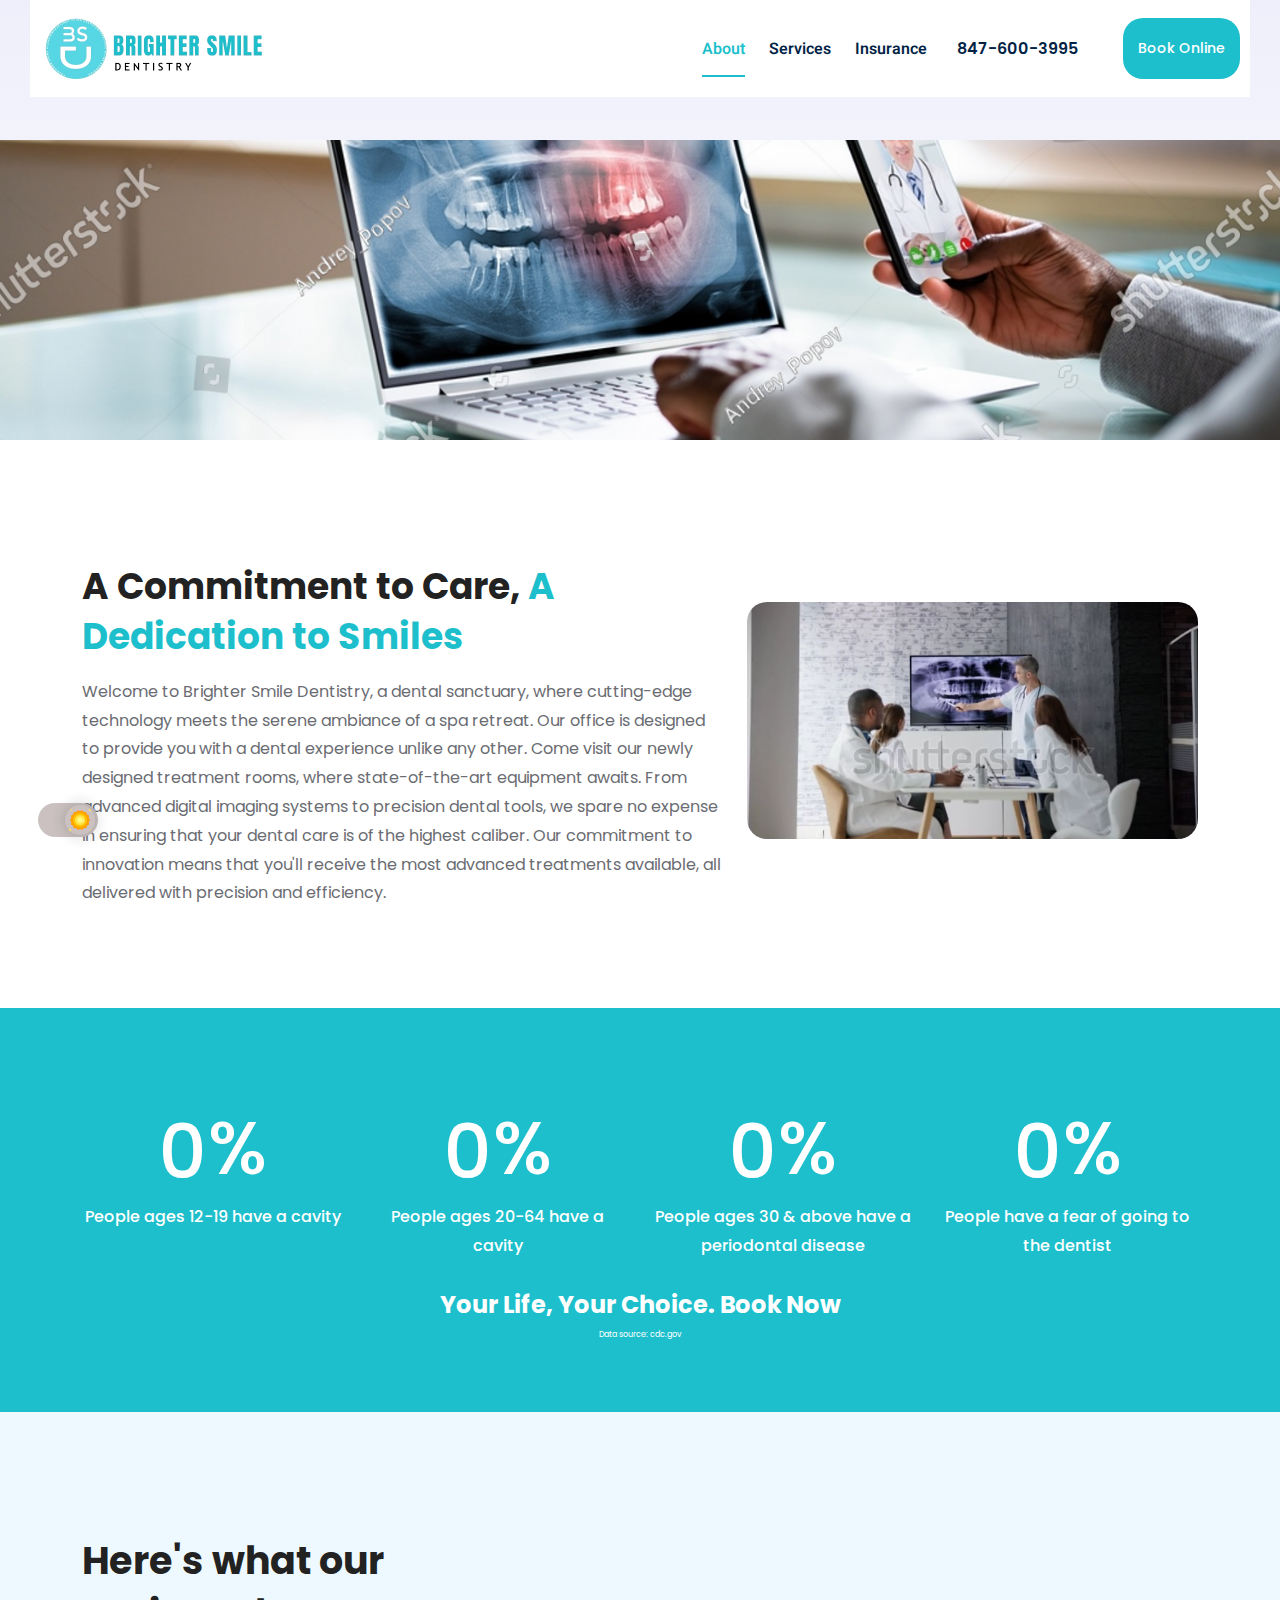
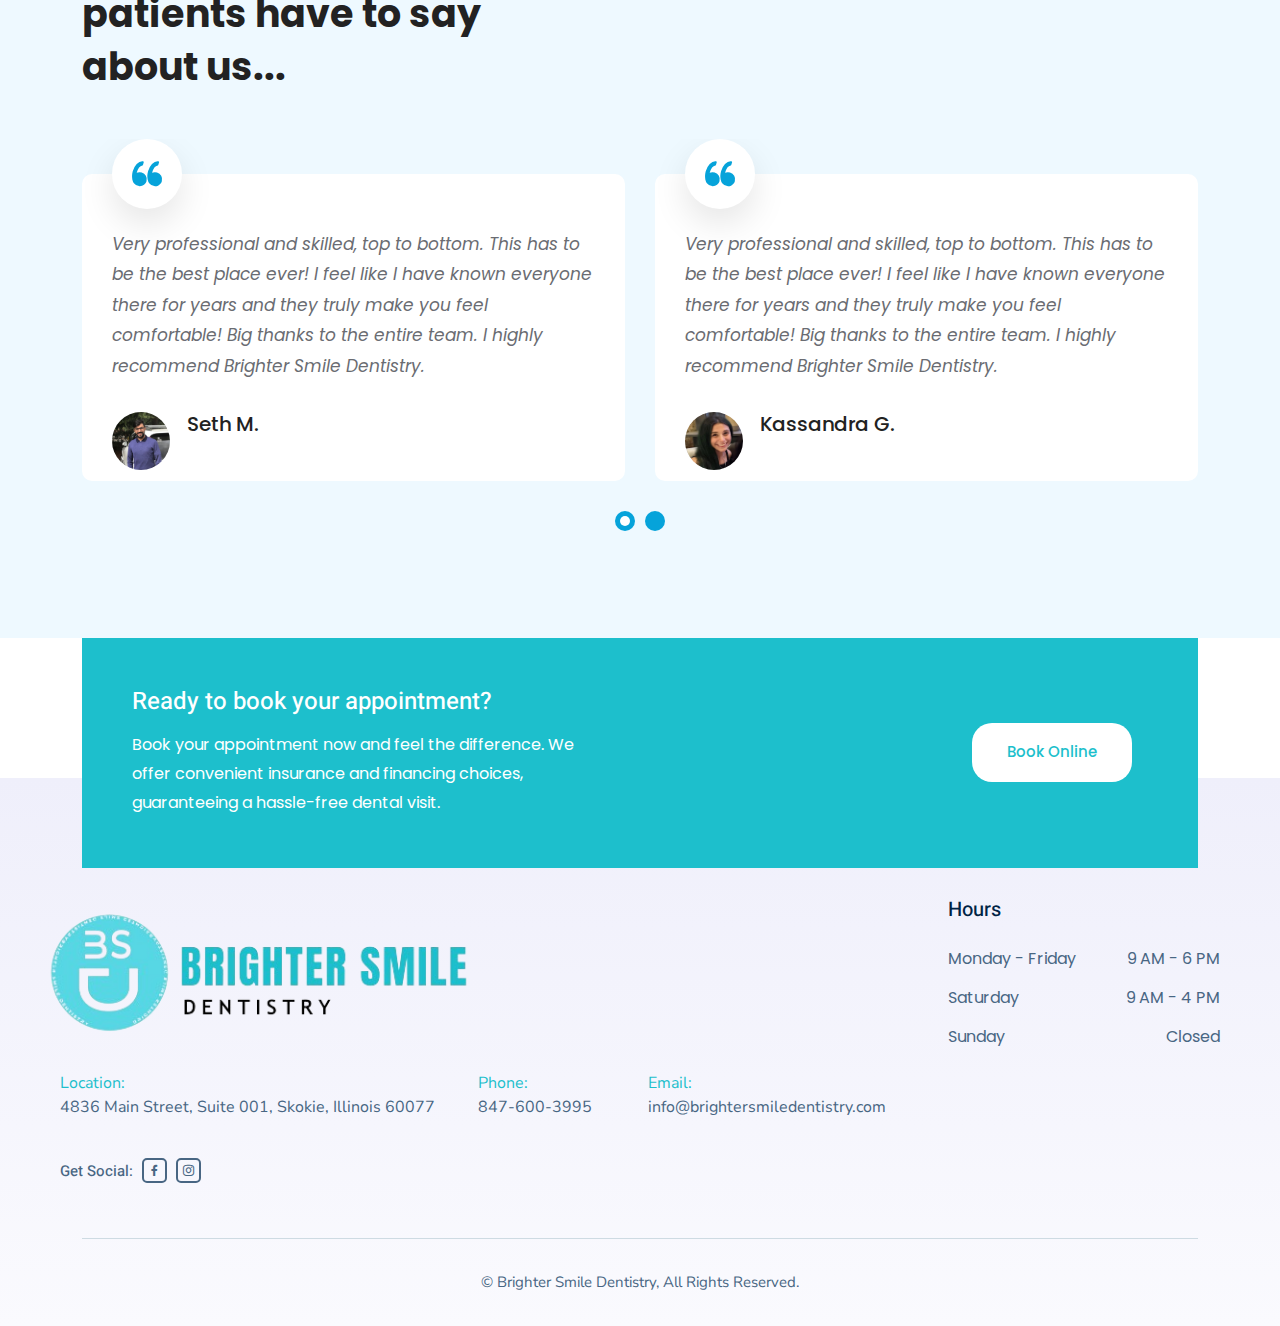
==== commit 2be8bc7f: "Maaz Production Update" ====
--- a/about-us.html
+++ b/about-us.html
@@ -41,143 +41,96 @@
     <body>
 
         <!-- Start Preloader Area -->
-        <div class="preloader">
+        <!-- <div class="preloader">
             <div class="loader">
                 <div class="sbl-half-circle-spin"></div>
             </div>
-        </div>
+        </div> -->
         <!-- End Preloader Area -->
         
-       <!-- Start Header Area -->
-       <header class="header-area grin-care-header">
-        <!-- Start Top Area -->
-        <div class="top-area">
-            <div class="container-fluid">
-                <div class="row align-items-center">
-                    <div class="col-lg-8 col-md-12">
-                        <ul class="top-information-wrap">
-                            <li>
-                                <i class='bx bxs-phone'></i>
-                                <a href="tel:+18476003995">847-600-3995</a>
-                            </li>
-
-                            <li>
-                                <i class='bx bxs-map'></i>
-                                4836 Main Street, Suite 001, Skokie, Illinois 60077
-                            </li>
-
-                            <li>
-                                <i class='bx bx-envelope-open'></i>
-                                <a href="mailto:info@brightersmiledentistry.com">info@brightersmiledentistry.com</a>
-                            </li>
-                        </ul>
-                    </div>
-
-                    <div class="col-lg-4 col-md-12">
-                        <ul class="top-optional-wrap">
-                            <li>
-                                <a href="https://www.facebook.com/" target="_blank">
-                                    <i class='bx bxl-facebook'></i>
+        <!-- Start Header Area -->
+        <header class="header-area grin-care-header">
+
+            <!-- Start Navbar Area --> 
+            <div class="navbar-area grin-care-navbar">
+                <div class="main-responsive-nav">
+                    <div class="container">
+                        <div class="main-responsive-menu">
+                            <div class="logo">
+                                <a href="index.html">
+                                    <img src="assets/images/mylogo.png" class="light-logo" style="width: 250px;" alt="logo">
+                                    <img src="assets/images/logodark.png" class="dark-logo" style="width: 250px;" alt="logo">
                                 </a>
-                            </li>
-                            <li>
-                                <a href="https://twitter.com/?lang=en" target="_blank">
-                                    <i class='bx bxl-twitter'></i>
-                                </a>
-                            </li>
-                            <li>
-                                <a href="https://www.linkedin.com/" target="_blank">
-                                    <i class='bx bxl-linkedin'></i>
-                                </a>
-                            </li>
-                            <li>
-                                <a href="https://www.instagram.com/" target="_blank">
-                                    <i class='bx bxl-instagram'></i>
-                                </a>
-                            </li>
-                        </ul>
-                    </div>
-                </div>
-            </div>
-        </div>
-        <!-- End Top Area -->
-
-         <!-- Start Navbar Area --> 
-         <div class="navbar-area grin-care-navbar">
-            <div class="main-responsive-nav">
-                <div class="container">
-                    <div class="main-responsive-menu">
-                        <div class="logo">
-                            <a href="index.html">
-                                <img src="assets/images/mylogo.png" class="light-logo" style="width: 250px;" alt="logo">
-                                <img src="assets/images/logodark.png" class="dark-logo" style="width: 250px;" alt="logo">
+                            </div>
+                        </div>
+                    </div>
+                </div>
+
+                <div class="main-navbar">
+                    <div class="container-fluid">
+                        <nav class="navbar navbar-expand-md navbar-light">
+                            <a class="navbar-brand" href="index.html">
+                                <img src="assets/images/mylogo.png" class="light-logo" width="250" alt="">
+                                <img src="assets/images/logodark.png" class="dark-logo" width="250" alt="">
                             </a>
-                        </div>
-                    </div>
-                </div>
-            </div>
-
-            <div class="main-navbar">
-                <div class="container-fluid">
-                    <nav class="navbar navbar-expand-md navbar-light">
-                        <a class="navbar-brand" href="index.html">
-                            <img src="assets/images/mylogo.png" class="light-logo" width="250" alt="">
-                            <img src="assets/images/logodark.png" class="dark-logo" width="250" alt="">
-                        </a>
-
-                        <div class="collapse navbar-collapse mean-menu" id="navbarSupportedContent">
-                            <ul class="navbar-nav m-auto">
-                                <li class="nav-item">
-                                    <a href="index.html" class="nav-link">
-                                        Home 
-                                    </a>
-                                </li>
-
-                                <li class="nav-item">
-                                    <a href="about-us.html" class="nav-link active">About</a>
-                                </li>
-
-                                <li class="nav-item">
-                                    <a href="services.html" class="nav-link">
-                                        Services
-                                    </a>
-                                </li>
-
-                                <li class="nav-item">
-                                    <a href="insurance_and_financing.html" class="nav-link">
-                                        Insurance
-                                    </a>
-                                </li>
-
-    
-                                <li class="nav-item">
-                                    <a href="contact-us.html" class="nav-link">Contact</a>
-                                </li>
-                            </ul>
-
-                            <div class="others-options d-flex align-items-center">
-
-                                <div class="option-item">
-                                    <div class="navbar-btn">
-                                        <a href="https://app.nexhealth.com/appt/brighter-smile-dentistry" class="default-btn">Book Online</a>
+
+                            <div class="collapse navbar-collapse mean-menu" id="navbarSupportedContent">
+                                <ul class="navbar-nav ms-auto">
+                                    <!-- <li class="nav-item">
+                                        <a href="index.html" class="nav-link active">
+                                            Home 
+                                        </a>
+                                    </li> -->
+
+                                    <li class="nav-item">
+                                        <a href="about-us.html" class="nav-link active">About</a>
+                                    </li>
+
+                                    <li class="nav-item">
+                                        <a href="services.html" class="nav-link">
+                                            Services
+                                        </a>
+                                    </li>
+
+                                    <li class="nav-item">
+                                        <a href="insurance_and_financing.html" class="nav-link">
+                                            Insurance
+                                        </a>
+                                    </li>
+
+        
+                                    <!-- <li class="nav-item">
+                                        <a href="contact-us.html" class="nav-link">Contact</a>
+                                    </li> -->
+                                </ul>
+
+                                <div class="others-options d-flex align-items-center">
+                                    <div class="option-item">
+                                        <a href="tel:+18476003995" class="navbar-phone">847-600-3995</a>
                                     </div>
-                                </div>
-                            </div>
-                        </div>
-                    </nav>
-                </div>
-            </div>
-
-            <div class="others-option-for-responsive">
-                <div class="container">
-                    
+
+                                    <div class="option-item">
+                                        <div class="navbar-btn">
+                                            <a href="https://app.nexhealth.com/appt/brighter-smile-dentistry" class="default-btn">Book Online</a>
+                                        </div>
+                                    </div>
+                                </div>
+                            </div>
+                        </nav>
+                    </div>
+                </div>
+
+                <div class="others-option-for-responsive">
                     <div class="container">
-                        <div class="option-inner">
-                            <div class="others-options d-flex align-items-center">
-                    
-                                <div class="option-item">
-                                    <div class="navbar-btn">
-                                        <a href="https://app.nexhealth.com/appt/brighter-smile-dentistry" class="default-btn">Book Appointment</a>
+                        
+                        <div class="container">
+                            <div class="option-inner">
+                                <div class="others-options d-flex align-items-center">
+                        
+                                    <div class="option-item">
+                                        <div class="navbar-btn">
+                                            <a href="https://app.nexhealth.com/appt/brighter-smile-dentistry" class="default-btn">Book Appointment</a>
+                                        </div>
                                     </div>
                                 </div>
                             </div>
@@ -185,10 +138,9 @@
                     </div>
                 </div>
             </div>
-        </div>
-        <!-- End Navbar Area -->
-    </header>
-    <!-- Start Header Area -->
+            <!-- End Navbar Area -->
+        </header>
+        <!-- Start Header Area -->
         
         
         <!-- Start Eye Care Banner Area -->
@@ -198,7 +150,7 @@
                     <div class="page-banner-area about-banner">
                         <div class="container">
                             <div class="page-banner-content">
-                                <h2>Experience Excellence in Dental Care</h2>
+                                <!-- <h2>Experience Excellence in Dental Care</h2> -->
                             </div>
                         </div>
                     </div>
@@ -246,7 +198,12 @@
 
                     <div class="col-lg-5">
                         <div class="about-image">
-                            <img src="assets/images/about/about-1.png" alt="image">
+                            <!-- <img src="assets/images/about/about-1.png" alt="image"> -->
+                            <div class="video-wrap">
+                                <video style="border-radius: 20px;" autoplay muted>
+                                    <source src="assets/videos/about-video.mp4" type="video/mp4">
+                                </video>
+                            </div>
                         </div>
                     </div>
                 </div>
@@ -263,7 +220,7 @@
                             <h3>
                                 <span class="odometer" data-count="57">00</span><span>%</span>
                             </h3>
-                            <p>People Ages 12-19 have a Cavity</p>
+                            <p>People ages 12-19 have a cavity</p>
                         </div>
                     </div>
 
@@ -272,7 +229,7 @@
                             <h3>
                                 <span class="odometer" data-count="90">00</span><span>%</span>
                             </h3>
-                            <p>People Ages 20-64 have a Cavity</p>
+                            <p>People ages 20-64 have a cavity</p>
                         </div>
                     </div>
 
@@ -281,7 +238,7 @@
                             <h3>
                                 <span class="odometer" data-count="47">00</span><span>%</span>
                             </h3>
-                            <p>People Ages 30 & Above have a Periodontal Disease</p>
+                            <p>People ages 30 & above have a periodontal disease</p>
                         </div>
                     </div>
 
@@ -290,12 +247,13 @@
                             <h3>
                                 <span class="odometer" data-count="36">00</span><span>%</span>
                             </h3>
-                            <p>People have a Fear of going to the Dentist</p>
+                            <p>People have a fear of going to the dentist</p>
                         </div>
                     </div>
                 </div>
                 <div class="container text-center">
-                    <h4 class="text-white">Don't allow dental anxiety to become your reality</h4>
+                    <h4 class="text-white">Your Life, Your Choice. <a href="https://app.nexhealth.com/appt/brighter-smile-dentistry" class="text-white">Book Now</a></h4>
+                    <p class="text-white" style="font-size: 8px;">Data source: <a class="text-white" href="cdc.gov">cdc.gov</a></p>
                 </div>
             </div>
         </section>
@@ -400,29 +358,30 @@
                 </div>
 
                 <div class="review-slides owl-carousel owl-theme">
+
+
                     <div class="single-review-item">
                         <div class="icon">
                             <i class="flaticon-left-quote"></i>
                         </div>
-                        <p>The office is very clean and smells great! They went the extra mile and put air purifiers and sanitizer dispensers throughout the office. I definitely felt they are serious about patient safety and care.</p>
+                        <p>Very professional and skilled, top to bottom. This has to be the best place ever! I feel like I have known everyone there for years and they truly make you feel comfortable! Big thanks to the entire team. I highly recommend Brighter Smile Dentistry.</p>
 
                         <div class="review-info">
-                            <img src="assets/images/review/najmus_o.jpg" alt="image">
-                            <h3>Najmus O.</h3>
-                            <!-- <span>Nephrologists</span> -->
-                        </div>
-                    </div>
-
+                            <img src="assets/images/review/seth_m.JPG" alt="image">
+                            <h3>Seth M.</h3>
+                            <!-- <span>Cardiologists</span> -->
+                        </div>
+                    </div>
                     <div class="single-review-item">
                         <div class="icon">
                             <i class="flaticon-left-quote"></i>
                         </div>
-                        <p>Amazing service and a beautiful high tech and very modern place. Dr. Furrukh was very professional and honest and went over everything in detail regarding my children's procedures. The whole staff was patient and caring to my son and daughter. My children left satisfied and not afraid to return like they have done with other dental offices. I highly recommend it.</p>
+                        <p>Very professional and skilled, top to bottom. This has to be the best place ever! I feel like I have known everyone there for years and they truly make you feel comfortable! Big thanks to the entire team. I highly recommend Brighter Smile Dentistry.</p>
 
                         <div class="review-info">
-                            <img src="assets/images/review/magali_c.jpeg" alt="image">
-                            <h3>Magali C.</h3>
-                            <!-- <span>Endocrinologists</span> -->
+                            <img src="assets/images/review/kassandra_g.JPG" alt="image">
+                            <h3>Kassandra G.</h3>
+                            <!-- <span>Cardiologists</span> -->
                         </div>
                     </div>
 
@@ -433,33 +392,7 @@
                         <p>Very professional and skilled, top to bottom. This has to be the best place ever! I feel like I have known everyone there for years and they truly make you feel comfortable! Big thanks to the entire team. I highly recommend Brighter Smile Dentistry.</p>
 
                         <div class="review-info">
-                            <img src="assets/images/review/dummy.png" alt="image">
-                            <h3>Kassandra G.</h3>
-                            <!-- <span>Cardiologists</span> -->
-                        </div>
-                    </div>
-
-                    <div class="single-review-item">
-                        <div class="icon">
-                            <i class="flaticon-left-quote"></i>
-                        </div>
-                        <p>Very professional and skilled, top to bottom. This has to be the best place ever! I feel like I have known everyone there for years and they truly make you feel comfortable! Big thanks to the entire team. I highly recommend Brighter Smile Dentistry.</p>
-
-                        <div class="review-info">
-                            <img src="assets/images/review/lina_t.jpeg" alt="image">
-                            <h3>Lina T.</h3>
-                            <!-- <span>Nephrologists</span> -->
-                        </div>
-                    </div>
-
-                    <div class="single-review-item">
-                        <div class="icon">
-                            <i class="flaticon-left-quote"></i>
-                        </div>
-                        <p>This is the best dental office I’ve been to! First of all, the ambience is more like a spa than a dental office. The staff and doctors are very friendly and professional. One thing I love is that they are honest and don’t try to up sell or push you towards procedures/services you don’t need. The office itself is very clean with hand sanitizer dispensers throughout and they have ample parking in the back which is super convenient. I am willing to do the 45 minute drive to come to this office because I had such a wonderful experience. I highly recommend this office to anyone looking for an amazing dentist!</p>
-
-                        <div class="review-info">
-                            <img src="assets/images/review/dummy.png" alt="image">
+                            <img src="assets/images/review/karan_s.JPG" alt="image">
                             <h3>Karan S.</h3>
                             <!-- <span>Endocrinologists</span> -->
                         </div>
@@ -471,7 +404,7 @@
         <!-- End Review Area -->
 
          <!-- Start Newsletter Area -->
-         <div class="newsletter-area">
+        <div class="newsletter-area">
             <div class="container">
                 <div class="newsletter-inner-box">
                     <div class="row align-items-center justify-content-between">
@@ -496,9 +429,9 @@
 
         <!-- Start Eye Care Footer Area -->
         <div class="eye-care-footer-area">
-            <div class="container">
-                <div class="row justify-content-center">
-                    <div class="col-lg-6 col-sm-6">
+            <div class="container-fluid">
+                <div class="row px-5">
+                    <div class="col-lg-9 col-sm-12">
                         <div class="eye-care-footer-widget">
                             <h2>
                                 <a href="index.html">
@@ -506,79 +439,37 @@
                                     <img src="assets/images/logodark.png" class="img-fluid dark-logo" style="margin-left:-20px;" alt="">
                                 </a>
                             </h2>
-                            <ul class="info-list">
-                                <li><span>Location: </span>4836 Main Street, Suite 001, Skokie, Illinois 60077</li>
-                                <li><span>Phone: </span> <a href="tel:+18476003995">847-600-3995</a></li>
-                                <li><span>Email: </span> <a href="mailto:info@brightersmiledentistry.com">info@brightersmiledentistry.com</a></li>
+                            <ul class="info-list d-flex">
+                                <li class="mr-3"><span>Location: </span><a href="https://maps.app.goo.gl/yT8uSioahHPisZun9">4836 Main Street, Suite 001, Skokie, Illinois 60077</a></li>
+                                <li class="mr-3"><span>Phone: </span> <a href="tel:+18476003995">847-600-3995</a></li>
+                                <li class="mr-3"><span>Email: </span> <a href="mailto:info@brightersmiledentistry.com">info@brightersmiledentistry.com</a></li>
                             </ul>
                             <ul class="share-link">
                                 <li>
                                     <span>Get Social:</span>
                                 </li>
                                 <li>
-                                    <a href="https://www.facebook.com/" target="_blank"><i class='bx bxl-facebook'></i></a>
+                                    <a href="https://www.facebook.com/profile.php?id=61557639181095" target="_blank"><i class='bx bxl-facebook'></i></a>
                                 </li>
-                                <li>
+                                <!-- <li>
                                     <a href="https://twitter.com/?lang=en" target="_blank"><i class='bx bxl-twitter'></i></a>
-                                </li>
-                                <li>
+                                </li> -->
+                                <!-- <li>
                                     <a href="https://www.linkedin.com/" target="_blank"><i class='bx bxl-linkedin'></i></a>
-                                </li>
+                                </li> -->
                                 <li>
                                     <a href="https://www.instagram.com/" target="_blank"><i class='bx bxl-instagram'></i></a>
                                 </li>
                             </ul>
                         </div>
                     </div>
-                    <!-- <div class="col-lg-3 col-sm-6">
-                        <div class="eye-care-footer-widget">
-                            <h3>Useful Links</h3>
-
-                            <ul class="quick-links">
-                                <li><i class='bx bxs-chevrons-right'></i> <a href="about-us.html">About Us</a></li>
-                                <li><i class='bx bxs-chevrons-right'></i> <a href="services.html">Our Services</a></li>
-                                <li><i class='bx bxs-chevrons-right'></i> <a target="_blank" href="https://app.nexhealth.com/appt/brighter-smile-dentistry">Appointment</a></li>
-                                <li><i class='bx bxs-chevrons-right'></i> <a href="privacy-policy.html">Privacy Policy</a></li>
-                                <li><i class='bx bxs-chevrons-right'></i> <a href="contact-us.html">Contact Us</a></li>
-                            </ul>
-                        </div>
-                    </div>
-                    <div class="col-lg-3 col-sm-6">
-                        <div class="eye-care-footer-widget">
-                            <h3>Our Services</h3>
-
-                            <ul class="quick-links">
-                                <li><i class='bx bxs-chevrons-right'></i> <a href="services-details.html">Skin Care</a></li>
-                                <li><i class='bx bxs-chevrons-right'></i> <a href="services-details.html">Needle Mesotherapy</a></li>
-                                <li><i class='bx bxs-chevrons-right'></i> <a href="services-details.html">Laser Treatments</a></li>
-                                <li><i class='bx bxs-chevrons-right'></i> <a href="services-details.html">Skin Resurfacing</a></li>
-                                <li><i class='bx bxs-chevrons-right'></i> <a href="services-details.html">Plastic Surgery</a></li>
-                            </ul>
-                        </div>
-                    </div> -->
-                    <div class="col-lg-3 col-sm-6">
+                    <div class="col-lg-3 col-sm-12">
                         <div class="eye-care-footer-widget">
                             <h3>Hours</h3>
                             
                             <ul class="hours-list">
                                 <li class="d-flex justify-content-between align-items-center">
-                                    <span>Monday</span>
-                                    <span>9 AM - 6 PM</span>
-                                </li>
-                                <li class="d-flex justify-content-between align-items-center">
-                                    <span>Tuesday</span>
-                                    <span>9 AM - 6 PM</span>
-                                </li>
-                                <li class="d-flex justify-content-between align-items-center">
-                                    <span>Wednesday</span>
-                                    <span>9 AM - 6 PM</span>
-                                </li>
-                                <li class="d-flex justify-content-between align-items-center">
-                                    <span>Thursday</span>
-                                    <span>9 AM - 6 PM</span>
-                                </li>
-                                <li class="d-flex justify-content-between align-items-center">
-                                    <span>Friday</span>
+                                    <span>Monday - Friday</span>
                                     <span>9 AM - 6 PM</span>
                                 </li>
                                 <li class="d-flex justify-content-between align-items-center">
@@ -598,7 +489,7 @@
                     <div class="container">
                         <div class="copyright-area-content">
                             <p>
-                                © Brighter Smile Dentistry , All Rights Reserved.
+                                © Brighter Smile Dentistry, All Rights Reserved.
                             </p>
                         </div>
                     </div>
--- a/assets/css/meanmenu.css
+++ b/assets/css/meanmenu.css
@@ -91,10 +91,10 @@
 	width: 50%;
 	padding: 1em 25%;
 }
-.mean-container .mean-nav ul li a:hover {
+/* .mean-container .mean-nav ul li a:hover {
 	background: #252525;
 	background: rgba(255,255,255,0.1);
-}
+} */
 .mean-container .mean-nav ul li a.mean-expand {
 	margin-top: 3px;
 	width: 100%;
--- a/assets/css/style.css
+++ b/assets/css/style.css
@@ -175,6 +175,25 @@
   color: #ffffff;
 }
 
+.primary-bg{
+  background-color: #1DBFCC;
+}
+.primary-color{
+  color: #1DBFCC;
+}
+/* .primary-btn {
+  display: inline-block;
+  background-color: #1DBFCC;
+  color: #ffffff;
+  padding: 18px 35px;
+  font-size: 15px;
+  font-weight: 500;
+  transition: 0.6s;
+} */
+/* .primary-btn:hover {
+  background-color: #124390;
+  color: #ffffff;
+} */
 /*================================================
 Section Title CSS
 =================================================*/
@@ -505,14 +524,15 @@
   padding-left: 0;
   list-style-type: none;
   margin-bottom: 0;
+  margin-right: 30px;
 }
 .main-navbar .navbar .navbar-nav {
-  margin-right: auto;
+  margin-left: auto;
 }
 .main-navbar .navbar .navbar-nav .nav-item {
   position: relative;
   margin-left: 20px;
-  margin-right: 20px;
+  margin-right: 30px;
 }
 .main-navbar .navbar .navbar-nav .nav-item a {
   color: #222222;
@@ -981,7 +1001,7 @@
   }
   .main-responsive-nav .main-responsive-menu.mean-container .navbar-nav {
     overflow-y: scroll;
-    height: 300px;
+    height: 225px;
     box-shadow: 0 7px 13px 0 rgba(0, 0, 0, 0.1);
   }
   .main-responsive-nav .mean-container a.meanmenu-reveal {
@@ -1395,6 +1415,38 @@
   border: none;
   border-radius: 20px;
 }
+
+.single-services .services-content .list{
+    padding: 0;
+    margin-top: 30px;
+    margin-bottom: 0;
+}
+
+.single-services .services-content .list li{
+  list-style-type: none;
+  color: #486683;
+  margin-bottom: 20px;
+  position: relative;
+  padding-left: 32px;
+}
+
+.single-services .services-content .list li i{
+  position: absolute;
+  left: 0;
+  top: 0;
+  color: #1DBFCC;
+  display: inline-block;
+  height: 22px;
+  width: 22px;
+  line-height: 22px;
+  background-color: #1DBFCC;
+  color: #ffffff;
+  text-align: center;
+  border-radius: 30px;
+}
+
+
+
 .video-wrap {
   max-width: 800px;
   margin: 20px auto;
@@ -1448,6 +1500,9 @@
   color: #ffffff;
 }
 .single-services:hover .services-content p {
+  color: #ffffff;
+}
+.single-services:hover .services-content .list li {
   color: #ffffff;
 }
 
@@ -1849,7 +1904,7 @@
   line-height: 1.4;
 }
 .about-content h3 span {
-  color: #06a3da;
+  color: #1DBFCC;
 }
 .about-content .about-list {
   padding-left: 0;
@@ -2555,7 +2610,7 @@
   background-size:cover;
 }
 
-.page-banner-area::before {
+/* .page-banner-area::before {
   content: "";
   position: absolute;
   top: 0;
@@ -2563,7 +2618,7 @@
   bottom: 0;
   left: 0;
   background-color: rgba(0, 0, 0, 0.5)
-}
+} */
 
 .page-banner-content {
   position: absolute;
@@ -2622,7 +2677,7 @@
 Fun Facts Area CSS
 =================================================*/
 .fun-facts-area {
-  background-color: #06a3da;
+  background-color: #1DBFCC;
 }
 
 .single-fun-fact {
@@ -4598,7 +4653,17 @@
   margin-right: 25px;
   position: relative;
 }
-.grin-care-navbar .main-navbar .others-options .option-item::before {
+
+.grin-care-navbar .main-navbar .others-options .option-item .navbar-phone {
+  color:#002345;
+  font-weight: 600;
+  margin-right: 20px;
+}
+.grin-care-navbar .main-navbar .others-options .option-item .navbar-phone:hover {
+  color:#1DBFCC;
+}
+
+/* .grin-care-navbar .main-navbar .others-options .option-item::before {
   content: "";
   position: absolute;
   top: 0;
@@ -4606,7 +4671,7 @@
   width: 1px;
   height: 35px;
   background-color: #DDDDDD;
-}
+} */
 .grin-care-navbar .main-navbar .others-options .option-item:nth-child(2)::before {
   display: none;
 }
@@ -6551,6 +6616,9 @@
   background: linear-gradient(180deg, #EFEFFB 0%, #FAFAFE 100%);
   padding-top: 140px;
 }
+.eye-care-about-image .about-dark-img{
+  display: none;
+}
 .eye-care-banner-area .container-fluid {
   padding-left: 0px;
   padding-right: 0;
@@ -7104,7 +7172,7 @@
 
 .eye-care-testimonials-image {
   background-image: url(../../assets/images/testimonial_home.jpg);
-  background-position: center center;
+  background-position: left;
   background-size: cover;
   background-repeat: no-repeat;
   height: 100%;
@@ -7354,8 +7422,13 @@
   margin-bottom: -90px;
   position: relative;
 }
+
 .newsletter-inner-box .newsletter-content {
   max-width: 450px;
+}
+.newsletter-inner-box .prefooter-btn a {
+  background-color: white;
+  color:#1DBFCC;
 }
 .newsletter-inner-box .newsletter-content h3 {
   font-size: 24px;
@@ -7432,7 +7505,7 @@
 =================================================*/
 .eye-care-footer-area {
   background: linear-gradient(180deg, #EFEFFB 0%, #FAFAFE 100%);
-  padding-top: 180px;
+  padding-top: 120px;
 }
 
 .eye-care-footer-widget {
@@ -7459,6 +7532,7 @@
 .eye-care-footer-widget .info-list li {
   list-style-type: none;
   margin-bottom: 18px;
+  margin-right: 18px;
   color: #486683;
   font-family: "Nunito Sans", sans-serif;
 }
@@ -7553,7 +7627,7 @@
 }
 
 .eye-care-copyright-area {
-  margin-top: 75px;
+  margin-top: 30px;
 }
 .eye-care-copyright-area .copyright-area-content {
   text-align: center;
--- a/assets/css/dark.css
+++ b/assets/css/dark.css
@@ -203,6 +203,9 @@
 .theme-dark .grin-care-navbar .main-navbar .others-options .option-item .cart-btn i {
   color: #ffffff;
 }
+.theme-dark .grin-care-navbar .main-navbar .others-options .option-item .navbar-phone{
+  color: #ffffff;
+}
 .theme-dark .main-slides-content h1 {
   color: #000000 !important;
 }
@@ -231,7 +234,7 @@
   background-color: #272727;
 }
 .theme-dark .single-features-box {
-  background-color: #0e0e0e;
+  background-color: #ffffff;
 }
 .theme-dark .single-dental-tourism-features .content p {
   color: #ffffff;
@@ -251,6 +254,13 @@
   color: black;
 }
 
+.theme-dark .single-services .services-content .services-list-item{
+  background-color: #d8d3d3;
+  color: black;
+}
+
+
+
 
 
 .theme-dark .services-area.bg-eef9ff {
@@ -336,6 +346,12 @@
 .theme-dark .eye-care-about-content .list li {
   color: #ffffff;
 }
+.theme-dark .eye-care-about-image .about-light-img {
+  display: none;
+}
+.theme-dark .eye-care-about-image .about-dark-img {
+  display: block;
+}
 .theme-dark .pricing-area {
   background-color: #0e0e0e;
 }
@@ -343,7 +359,7 @@
   background-color: #000000;
 }
 .theme-dark .fun-facts-area {
-  background-color: #0e0e0e;
+  background-color: #1DBFCC;
 }
 .theme-dark .core-features-area {
   background-color: #272626;
@@ -523,6 +539,12 @@
 .theme-dark .newsletter-inner-box {
   background-color: #2d2d2d;
 }
+.theme-dark .newsletter-inner-box .prefooter-btn a {
+  background-color: #1DBFCC;
+  color: white;
+
+}
+
 .theme-dark .footer-area {
   background-color: #1c1d1d;
 }
@@ -555,8 +577,9 @@
 }
 .theme-dark .eye-care-footer-area {
   background: linear-gradient(180deg, #262626 0%, #2e2e2e 100%);
-  padding-top: 180px;
-}
+  padding-top: 120px;
+}
+
 .theme-dark .eye-care-footer-widget .info-list li {
   color: #ffffff;
 }
@@ -572,6 +595,17 @@
 .theme-dark .eye-care-footer-widget .hours-list li span {
   color: #ffffff;
 }
+.theme-dark .eye-care-footer-widget .share-link li span {
+  color: #ffffff;
+}
+.theme-dark .eye-care-footer-widget .share-link li a i {
+  color: #ffffff;
+  border: 2px solid #ffffff
+}
+.theme-dark .eye-care-copyright-area .copyright-area-content p{
+  color: white;
+}
+
 .theme-dark .login-form {
   background-color: #0e0e0e;
 }
@@ -660,6 +694,7 @@
 .theme-dark .covid-navbar-area .main-navbar .navbar .navbar-nav .nav-item .dropdown-menu li a:hover, .theme-dark .covid-navbar-area .main-navbar .navbar .navbar-nav .nav-item .dropdown-menu li a:focus, .theme-dark .covid-navbar-area .main-navbar .navbar .navbar-nav .nav-item .dropdown-menu li a.active {
   color: #0CB8B6 !important;
 }
+
 
 .theme-dark .covid-banner-area {
   background-color: #0e0e0e;
@@ -1118,7 +1153,7 @@
 }
 @media only screen and (max-width: 991px) {
   .theme-dark .navbar-area {
-    background-color: #292828;
+    background-color: #000000;
   }
   .theme-dark .main-responsive-nav .mean-container a.meanmenu-reveal span {
     background: #ffffff;
@@ -1138,4 +1173,9 @@
   .theme-dark .others-option-for-responsive .others-option-for-responsive .container .container {
     background-color: #292828;
   }
-}/*# sourceMappingURL=dark.css.map */+}/*# sourceMappingURL=dark.css.map */
+
+/* Mz styles */
+.theme-dark .main-responsive-nav .mean-container a.meanmenu-reveal {
+color: white;
+}--- a/assets/css/responsive.css
+++ b/assets/css/responsive.css
@@ -701,7 +701,7 @@
     margin-top: 25px;
   }
   .eye-care-banner-area {
-    padding-top: 310px;
+    padding-top: 150px;
   }
   .eye-care-banner-area .container-fluid {
     padding-right: var(--bs-gutter-x, 0.75rem);
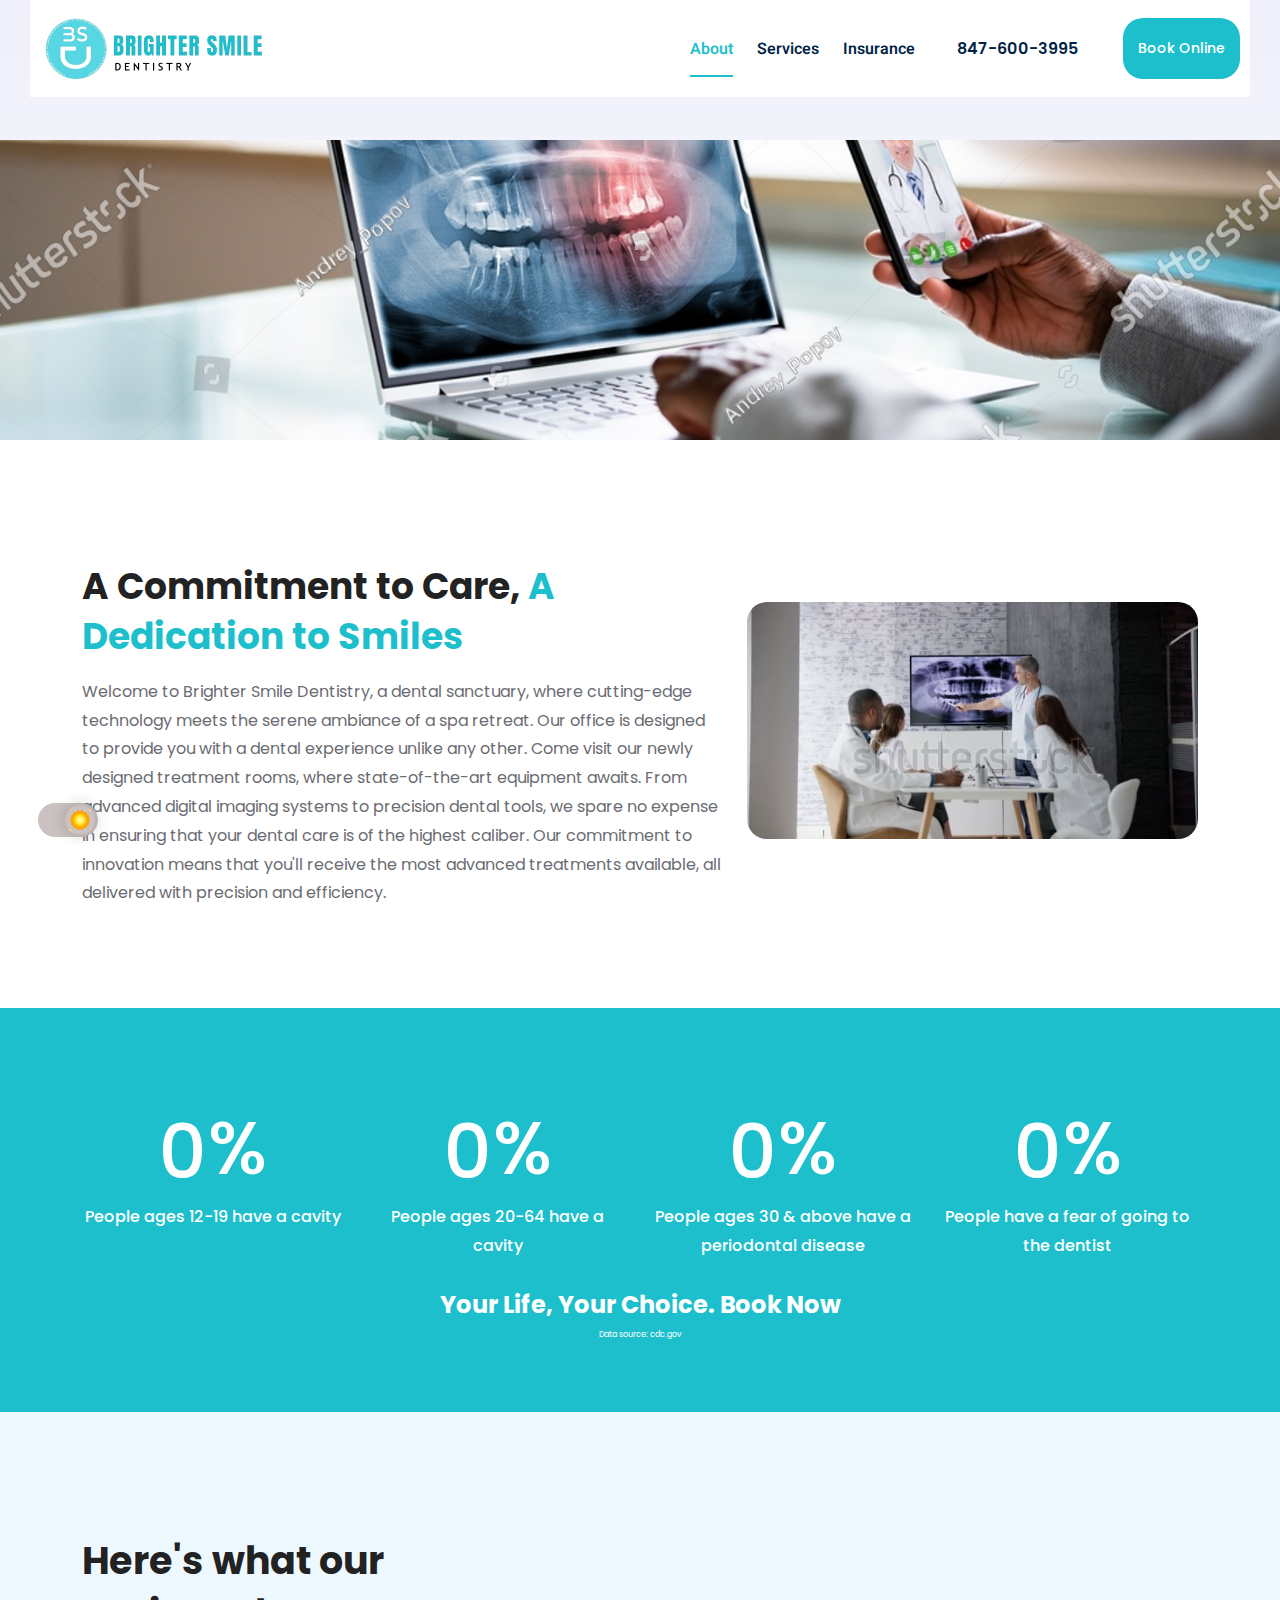
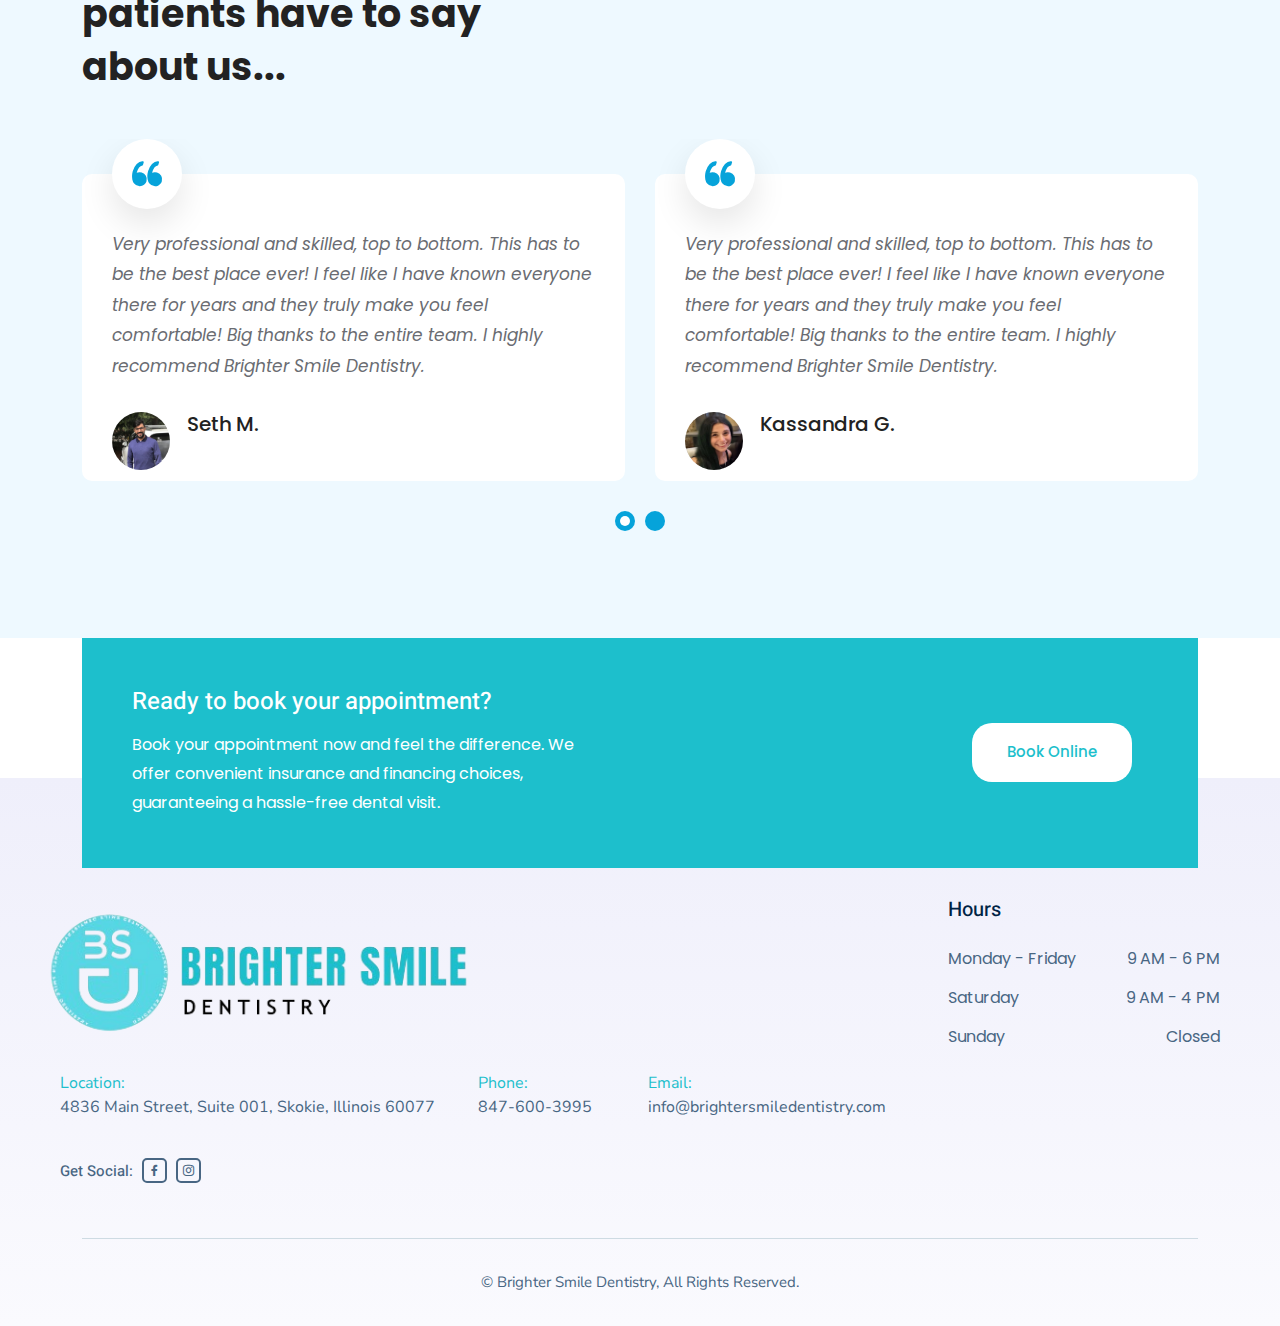
==== commit e89db65f: "Maaz Video and Footer Fix" ====
--- a/about-us.html
+++ b/about-us.html
@@ -98,6 +98,10 @@
                                         </a>
                                     </li>
 
+                                    <li class="nav-item d-lg-none d-sm-block">
+                                        <a href="https://app.nexhealth.com/appt/brighter-smile-dentistry" class="nav-link primary-bg text-white">Book Online</a>
+                                    </li>
+
         
                                     <!-- <li class="nav-item">
                                         <a href="contact-us.html" class="nav-link">Contact</a>
@@ -200,7 +204,7 @@
                         <div class="about-image">
                             <!-- <img src="assets/images/about/about-1.png" alt="image"> -->
                             <div class="video-wrap">
-                                <video style="border-radius: 20px;" autoplay muted>
+                                <video style="border-radius: 20px;" autoplay muted playsinline>
                                     <source src="assets/videos/about-video.mp4" type="video/mp4">
                                 </video>
                             </div>
@@ -439,7 +443,7 @@
                                     <img src="assets/images/logodark.png" class="img-fluid dark-logo" style="margin-left:-20px;" alt="">
                                 </a>
                             </h2>
-                            <ul class="info-list d-flex">
+                            <ul class="info-list d-lg-flex">
                                 <li class="mr-3"><span>Location: </span><a href="https://maps.app.goo.gl/yT8uSioahHPisZun9">4836 Main Street, Suite 001, Skokie, Illinois 60077</a></li>
                                 <li class="mr-3"><span>Phone: </span> <a href="tel:+18476003995">847-600-3995</a></li>
                                 <li class="mr-3"><span>Email: </span> <a href="mailto:info@brightersmiledentistry.com">info@brightersmiledentistry.com</a></li>
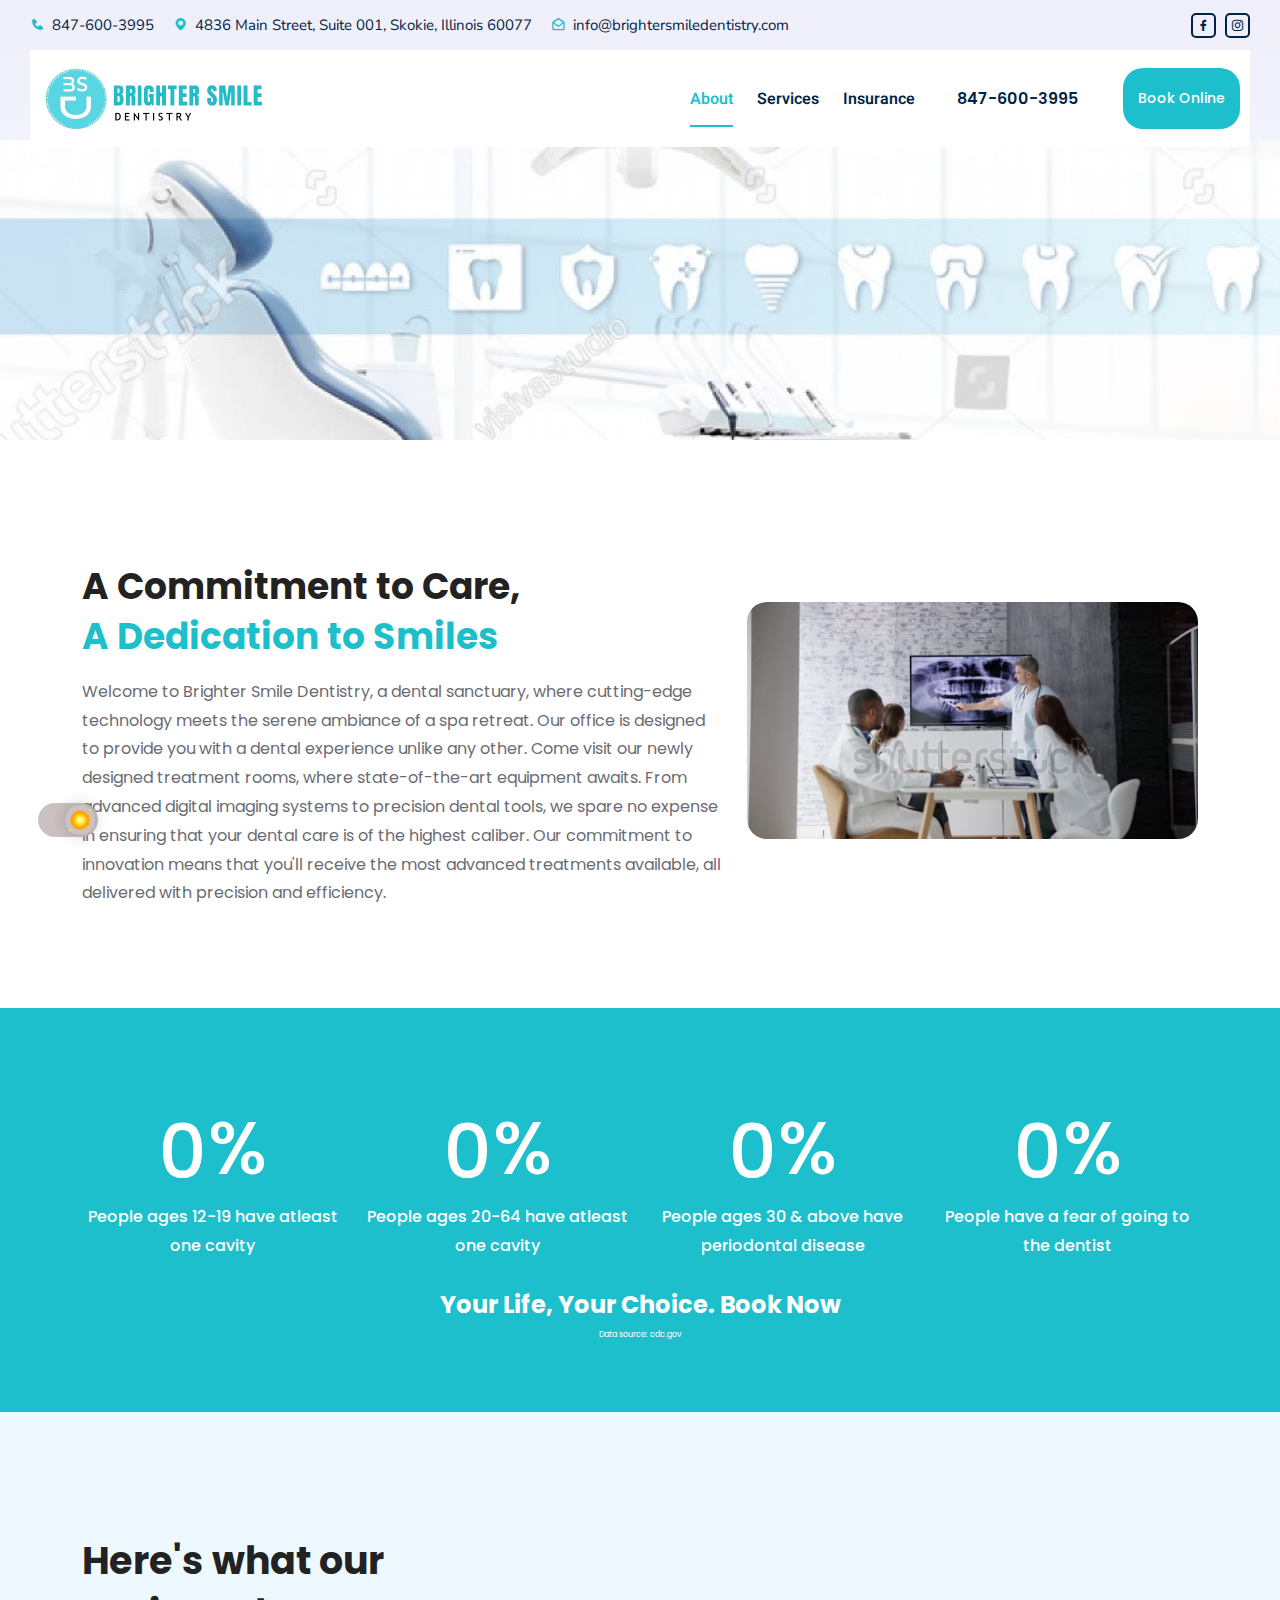
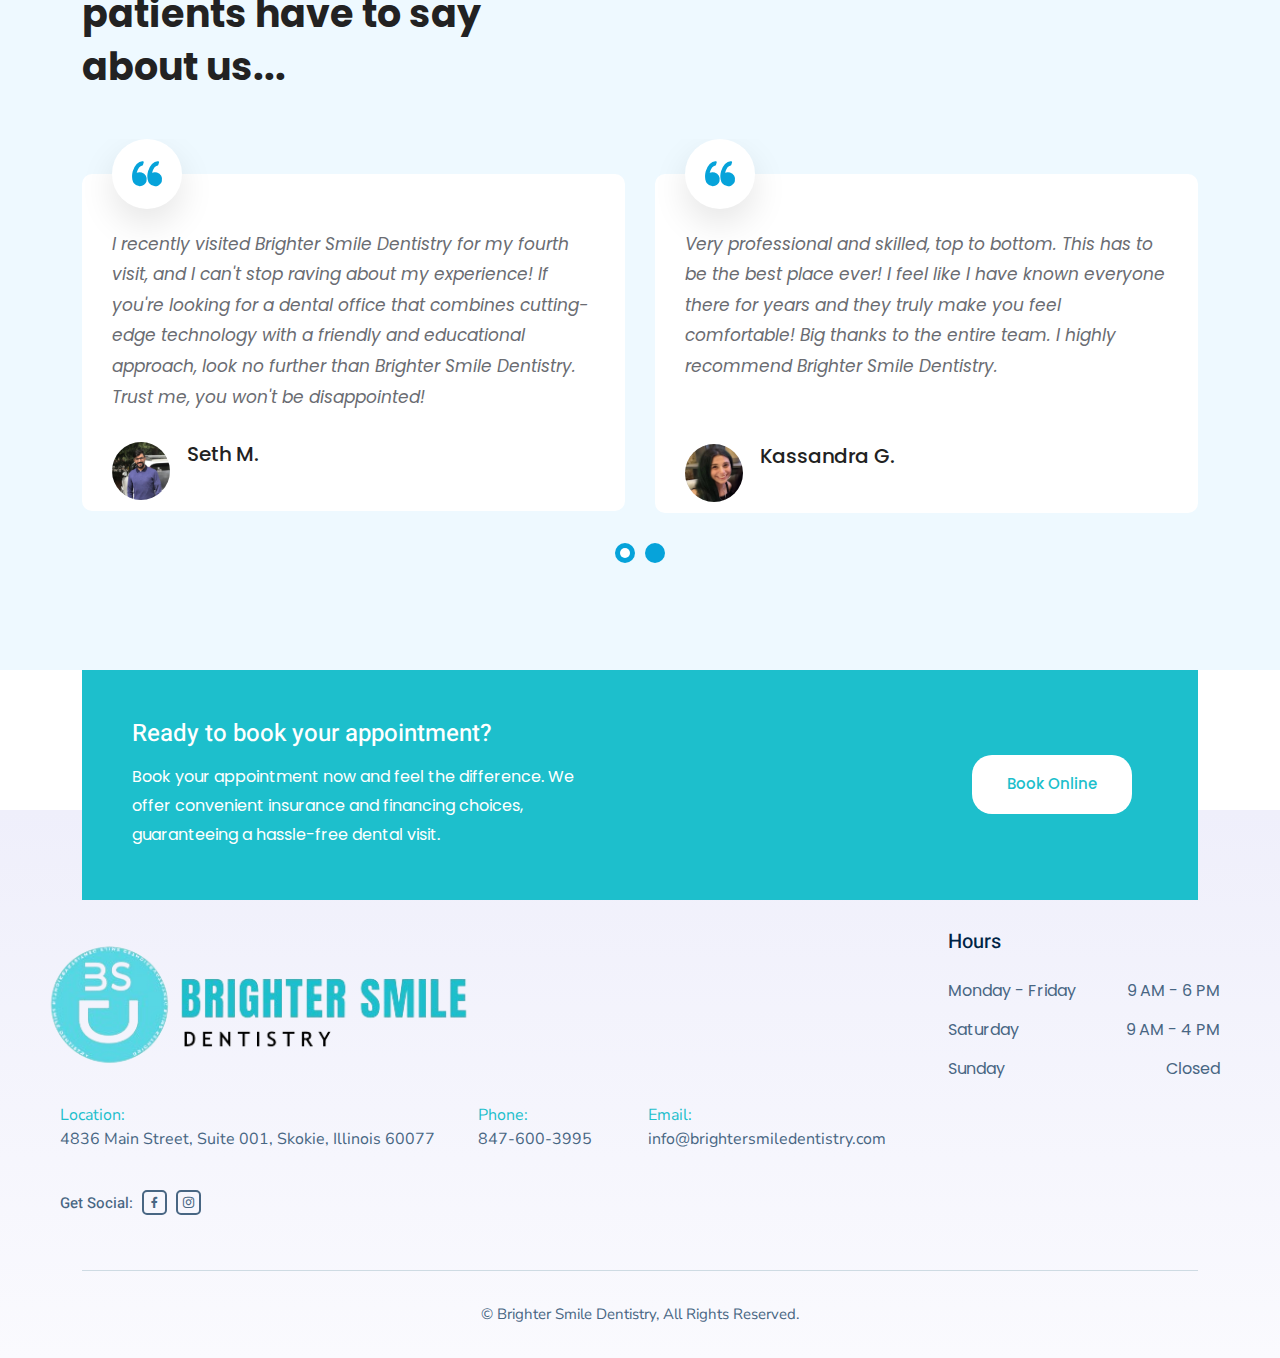
==== commit 90fa38a6: "Maaz" ====
--- a/about-us.html
+++ b/about-us.html
@@ -51,6 +51,48 @@
         <!-- Start Header Area -->
         <header class="header-area grin-care-header">
 
+            <!-- Start Top Area -->
+            <div class="top-area">
+                <div class="container-fluid">
+                    <div class="row align-items-center">
+                        <div class="col-lg-8 col-md-12">
+                            <ul class="top-information-wrap">
+                                <li>
+                                    <i class='bx bxs-phone'></i>
+                                    <a href="tel:+18476003995">847-600-3995</a>
+                                </li>
+
+                                <li>
+                                    <i class='bx bxs-map'></i>
+                                    4836 Main Street, Suite 001, Skokie, Illinois 60077
+                                </li>
+
+                                <li>
+                                    <i class='bx bx-envelope-open'></i>
+                                    <a href="mailto:info@brightersmiledentistry.com">info@brightersmiledentistry.com</a>
+                                </li>
+                            </ul>
+                        </div>
+
+                        <div class="col-lg-4 col-md-12">
+                            <ul class="top-optional-wrap">
+                                <li>
+                                    <a href="https://www.facebook.com/" target="_blank">
+                                        <i class='bx bxl-facebook'></i>
+                                    </a>
+                                </li>
+                                <li>
+                                    <a href="https://www.instagram.com/" target="_blank">
+                                        <i class='bx bxl-instagram'></i>
+                                    </a>
+                                </li>
+                            </ul>
+                        </div>
+                    </div>
+                </div>
+            </div>
+            <!-- End Top Area -->
+
             <!-- Start Navbar Area --> 
             <div class="navbar-area grin-care-navbar">
                 <div class="main-responsive-nav">
@@ -171,7 +213,7 @@
                 <div class="row align-items-center">
                     <div class="col-lg-7">
                         <div class="about-content">
-                            <h3>A Commitment to Care, <span>A Dedication to Smiles</span></h3>
+                            <h3>A Commitment to Care, <br><span>A Dedication to Smiles</span></h3>
                             <p>Welcome to Brighter Smile Dentistry, a
                                 dental sanctuary, where cutting-edge technology meets the serene ambiance of a spa retreat. Our office
                                 is designed to provide you with a dental experience unlike any other. Come visit our newly designed
@@ -200,7 +242,7 @@
                         </div>
                     </div>
 
-                    <div class="col-lg-5">
+                    <div class="col-lg-5 d-flex align-items-end">
                         <div class="about-image">
                             <!-- <img src="assets/images/about/about-1.png" alt="image"> -->
                             <div class="video-wrap">
@@ -224,7 +266,7 @@
                             <h3>
                                 <span class="odometer" data-count="57">00</span><span>%</span>
                             </h3>
-                            <p>People ages 12-19 have a cavity</p>
+                            <p>People ages 12-19 have atleast one cavity</p>
                         </div>
                     </div>
 
@@ -233,7 +275,7 @@
                             <h3>
                                 <span class="odometer" data-count="90">00</span><span>%</span>
                             </h3>
-                            <p>People ages 20-64 have a cavity</p>
+                            <p>People ages 20-64 have atleast one cavity</p>
                         </div>
                     </div>
 
@@ -242,7 +284,7 @@
                             <h3>
                                 <span class="odometer" data-count="47">00</span><span>%</span>
                             </h3>
-                            <p>People ages 30 & above have a periodontal disease</p>
+                            <p>People ages 30 & above have periodontal disease</p>
                         </div>
                     </div>
 
@@ -368,7 +410,7 @@
                         <div class="icon">
                             <i class="flaticon-left-quote"></i>
                         </div>
-                        <p>Very professional and skilled, top to bottom. This has to be the best place ever! I feel like I have known everyone there for years and they truly make you feel comfortable! Big thanks to the entire team. I highly recommend Brighter Smile Dentistry.</p>
+                        <p>I recently visited Brighter Smile Dentistry for my fourth visit, and I can't stop raving about my experience! If you're looking for a dental office that combines cutting-edge technology with a friendly and educational approach, look no further than Brighter Smile Dentistry. Trust me, you won't be disappointed!</p>
 
                         <div class="review-info">
                             <img src="assets/images/review/seth_m.JPG" alt="image">
@@ -380,8 +422,8 @@
                         <div class="icon">
                             <i class="flaticon-left-quote"></i>
                         </div>
-                        <p>Very professional and skilled, top to bottom. This has to be the best place ever! I feel like I have known everyone there for years and they truly make you feel comfortable! Big thanks to the entire team. I highly recommend Brighter Smile Dentistry.</p>
-
+                        <p class="pb-2">Very professional and skilled, top to bottom. This has to be the best place ever! I feel like I have known everyone there for years and they truly make you feel comfortable! Big thanks to the entire team. I highly recommend Brighter Smile Dentistry.</p>
+                        <br>
                         <div class="review-info">
                             <img src="assets/images/review/kassandra_g.JPG" alt="image">
                             <h3>Kassandra G.</h3>
@@ -393,7 +435,7 @@
                         <div class="icon">
                             <i class="flaticon-left-quote"></i>
                         </div>
-                        <p>Very professional and skilled, top to bottom. This has to be the best place ever! I feel like I have known everyone there for years and they truly make you feel comfortable! Big thanks to the entire team. I highly recommend Brighter Smile Dentistry.</p>
+                        <p>This is the best dental office I’ve been to! First of all, the ambience is more like a spa than a dental office. The staff and doctors are very friendly and professional. One thing I love is that they are honest and don’t try to up sell or push you towards procedures/services you don’t need. </p>
 
                         <div class="review-info">
                             <img src="assets/images/review/karan_s.JPG" alt="image">
--- a/assets/css/style.css
+++ b/assets/css/style.css
@@ -2591,14 +2591,14 @@
 }
 
 .services-banner{
-  background-image: url('../images/banners/services_banner.jpg');
+  background-image: url('../images/banners/services_b.jpg');
   background-position: center;
   background-repeat: no-repeat;
   background-size:cover;
 }
 .about-banner{
-  background-image: url('../images/banners/aboutus_banner.jpg');
-  background-position: center;
+  background-image: url('../images/banners/about_b.jpg');
+  background-position: top;
   background-repeat: no-repeat;
   background-size:cover;
 }
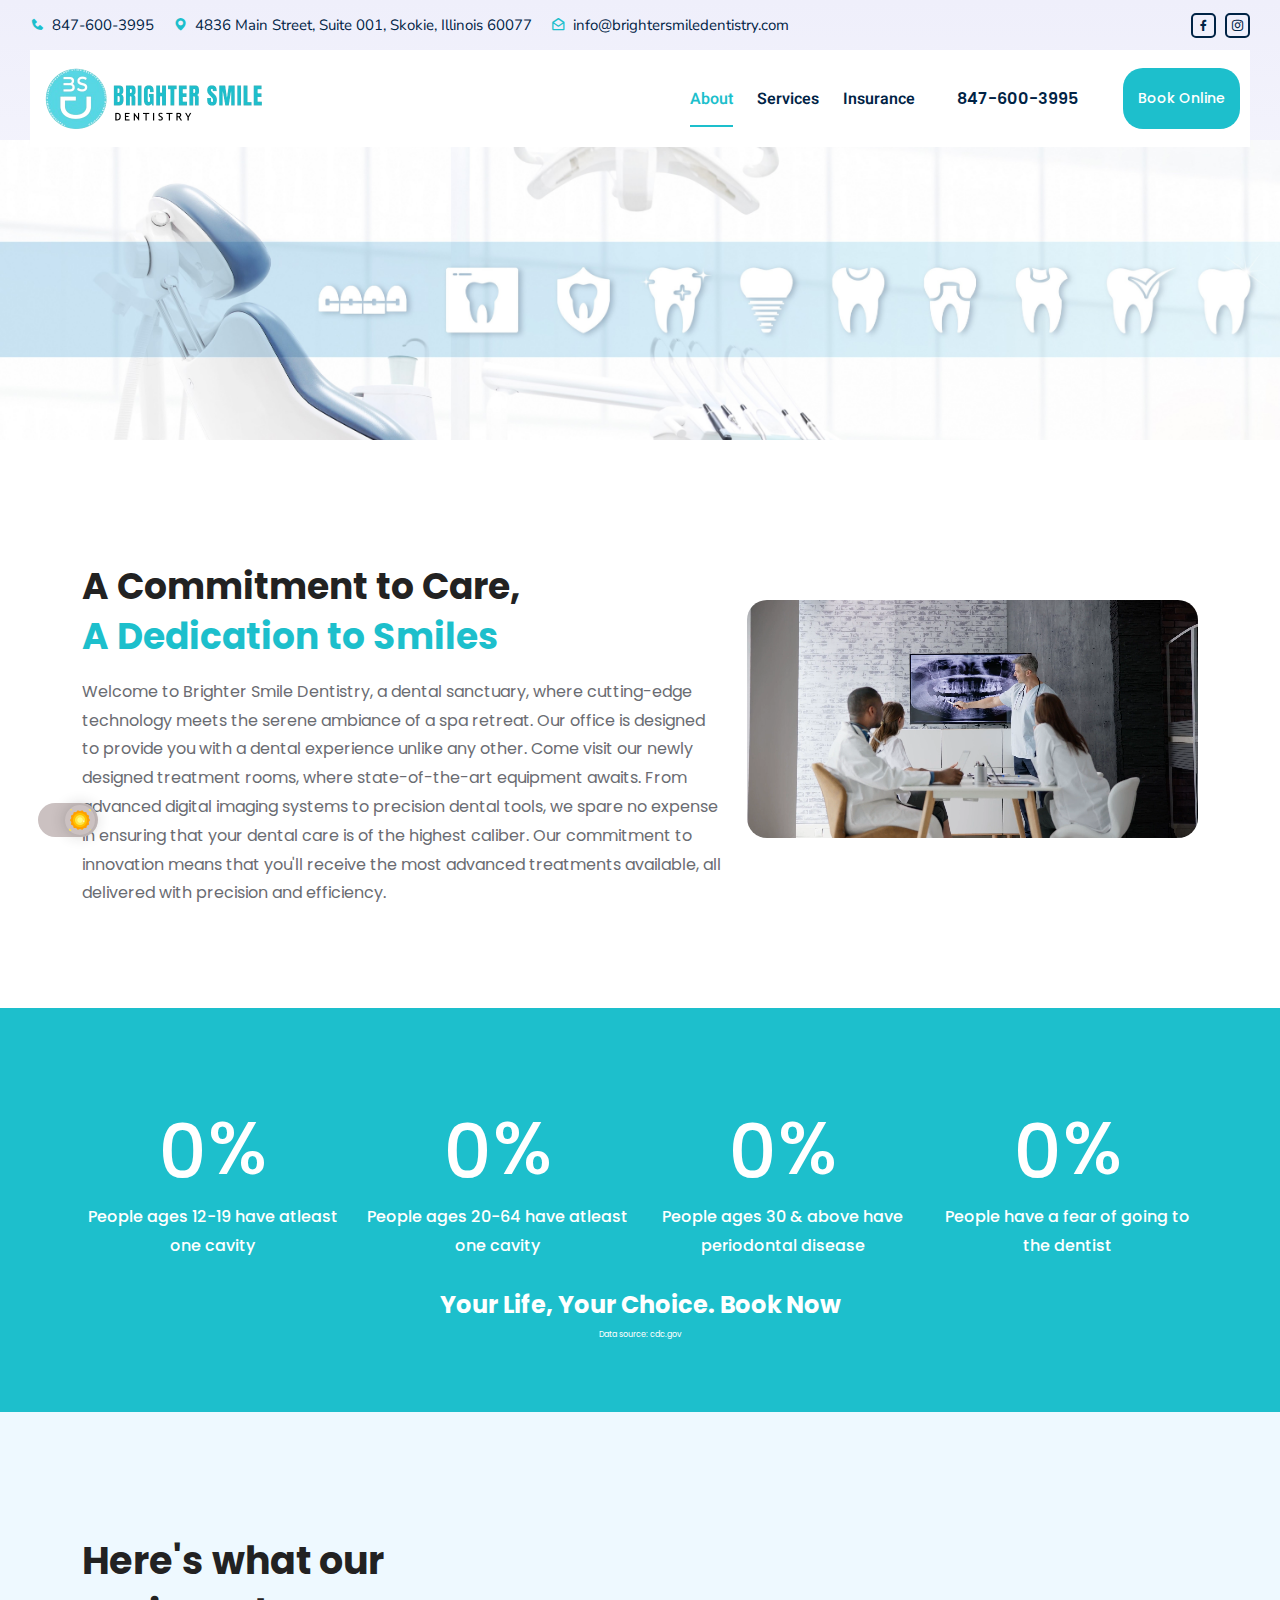
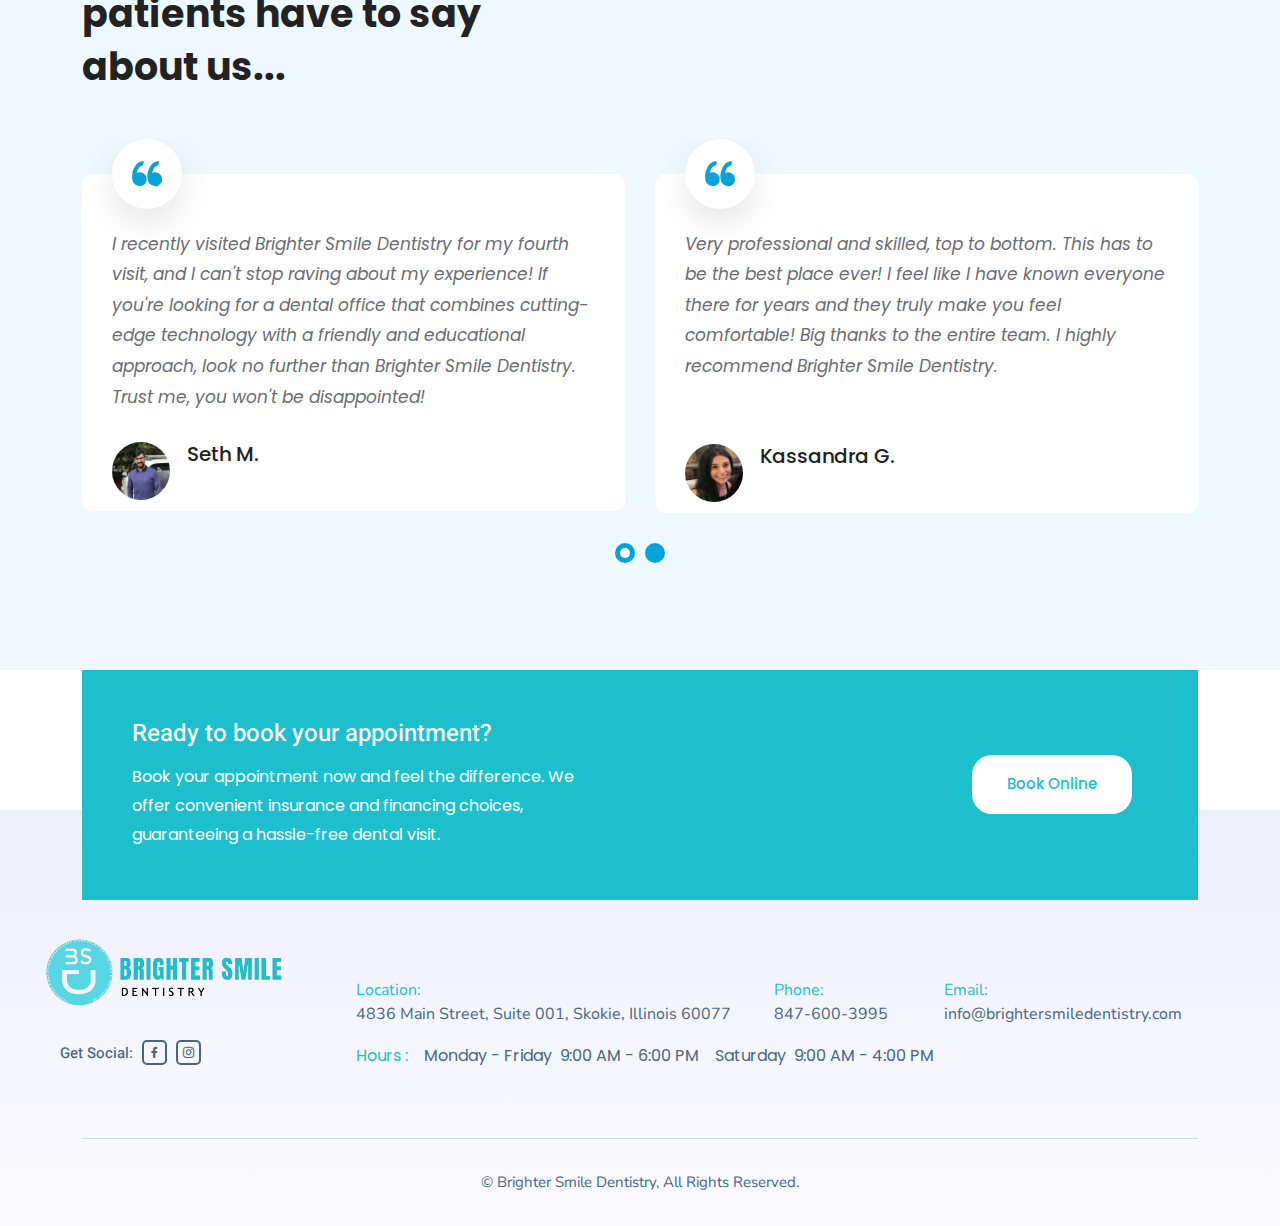
==== commit fa2de234: "Maaz Update" ====
--- a/about-us.html
+++ b/about-us.html
@@ -64,7 +64,7 @@
 
                                 <li>
                                     <i class='bx bxs-map'></i>
-                                    4836 Main Street, Suite 001, Skokie, Illinois 60077
+                                   <a href="https://maps.app.goo.gl/yT8uSioahHPisZun9">4836 Main Street, Suite 001, Skokie, Illinois 60077</a> 
                                 </li>
 
                                 <li>
@@ -77,12 +77,17 @@
                         <div class="col-lg-4 col-md-12">
                             <ul class="top-optional-wrap">
                                 <li>
-                                    <a href="https://www.facebook.com/" target="_blank">
+                                    <a href="https://www.facebook.com/profile.php?id=61557639181095" target="_blank">
                                         <i class='bx bxl-facebook'></i>
                                     </a>
                                 </li>
-                                <li>
-                                    <a href="https://www.instagram.com/" target="_blank">
+                                <!-- <li>
+                                    <a href="https://twitter.com/Brightersmiled" target="_blank">
+                                        <i class='bx bxl-twitter'></i>
+                                    </a>
+                                </li> -->
+                                <li>
+                                    <a href="https://www.instagram.com/p/C4ZC3LhOE4w/?igsh=MTQwaDM3azdreWJh" target="_blank">
                                         <i class='bx bxl-instagram'></i>
                                     </a>
                                 </li>
@@ -192,7 +197,7 @@
         <!-- Start Eye Care Banner Area -->
         <div class="eye-care-banner-area">
             <div class="">
-                <div class="container-fluid">
+                <div class="">
                     <div class="page-banner-area about-banner">
                         <div class="container">
                             <div class="page-banner-content">
@@ -210,7 +215,7 @@
         <!-- Start About Area -->
         <section class="about-area ptb-100">
             <div class="container">
-                <div class="row align-items-center">
+                <div class="row">
                     <div class="col-lg-7">
                         <div class="about-content">
                             <h3>A Commitment to Care, <br><span>A Dedication to Smiles</span></h3>
@@ -242,7 +247,7 @@
                         </div>
                     </div>
 
-                    <div class="col-lg-5 d-flex align-items-end">
+                    <div class="col-lg-5" style="margin-top: 2.5rem;">
                         <div class="about-image">
                             <!-- <img src="assets/images/about/about-1.png" alt="image"> -->
                             <div class="video-wrap">
@@ -444,6 +449,19 @@
                         </div>
                     </div>
 
+                    <div class="single-review-item">
+                        <div class="icon">
+                            <i class="flaticon-left-quote"></i>
+                        </div>
+                        <p>Very impressed right away on the first visit. They were very accommodating for the urgent visit. They had a very pleasant, clean and comfortable atmosphere. All precautions were taken for what is going on at this time. I was very happy with their dental service.</p>
+
+                        <div class="review-info">
+                            <img src="assets/images/review/azher_k.jpeg" alt="image">
+                            <h3>Azher K.</h3>
+                            <!-- <span>Endocrinologists</span> -->
+                        </div>
+                    </div>
+
                 </div>
             </div>
         </section>
@@ -473,11 +491,11 @@
         </div>
         <!-- End Newsletter Area -->
 
-        <!-- Start Eye Care Footer Area -->
-        <div class="eye-care-footer-area">
+         <!-- Start Eye Care Footer Area -->
+         <div class="eye-care-footer-area">
             <div class="container-fluid">
                 <div class="row px-5">
-                    <div class="col-lg-9 col-sm-12">
+                    <div class="col-lg-3 col-sm-12">
                         <div class="eye-care-footer-widget">
                             <h2>
                                 <a href="index.html">
@@ -485,47 +503,50 @@
                                     <img src="assets/images/logodark.png" class="img-fluid dark-logo" style="margin-left:-20px;" alt="">
                                 </a>
                             </h2>
+                            
+                            <ul class="share-link mt-0">
+                                <li>
+                                    <span>Get Social:</span>
+                                </li>
+                                <li>
+                                    <a href="https://www.facebook.com/profile.php?id=61557639181095" target="_blank"><i class='bx bxl-facebook'></i></a>
+                                </li>
+                                <!-- <li>
+                                    <a href="https://twitter.com/Brightersmiled" target="_blank"><i class='bx bxl-twitter'></i></a>
+                                </li> -->
+                                <!-- <li>
+                                    <a href="https://www.linkedin.com/" target="_blank"><i class='bx bxl-linkedin'></i></a>
+                                </li> -->
+                                <li>
+                                    <a href="https://www.instagram.com/p/C4ZC3LhOE4w/?igsh=MTQwaDM3azdreWJh" target="_blank"><i class='bx bxl-instagram'></i></a>
+                                </li>
+                            </ul>
+                        </div>
+                    </div>
+                    <div class="col-lg-9 col-sm-12 mt-5">
+                        <div class="eye-care-footer-widget">
                             <ul class="info-list d-lg-flex">
                                 <li class="mr-3"><span>Location: </span><a href="https://maps.app.goo.gl/yT8uSioahHPisZun9">4836 Main Street, Suite 001, Skokie, Illinois 60077</a></li>
                                 <li class="mr-3"><span>Phone: </span> <a href="tel:+18476003995">847-600-3995</a></li>
                                 <li class="mr-3"><span>Email: </span> <a href="mailto:info@brightersmiledentistry.com">info@brightersmiledentistry.com</a></li>
                             </ul>
-                            <ul class="share-link">
-                                <li>
-                                    <span>Get Social:</span>
-                                </li>
-                                <li>
-                                    <a href="https://www.facebook.com/profile.php?id=61557639181095" target="_blank"><i class='bx bxl-facebook'></i></a>
-                                </li>
-                                <!-- <li>
-                                    <a href="https://twitter.com/?lang=en" target="_blank"><i class='bx bxl-twitter'></i></a>
+                            <h6 class="d-lg-none d-md-block primary-color mt-3">Hours</h6>
+                            <ul class="hours-list d-lg-flex">
+                                <li class="d-none d-lg-block d-flex justify-content-between align-items-center me-3">
+                                    <span class="primary-color" style="color: #1DBFCC;">Hours :</span>
+                                </li>
+                                <li class="d-flex justify-content-between align-items-center me-3">
+                                    <span class="me-2">Monday - Friday</span>
+                                    <span>9:00 AM - 6:00 PM</span>
+                                </li>
+                                <li class="d-flex justify-content-between align-items-center me-3">
+                                    <span class="me-2">Saturday</span>
+                                    <span>9:00 AM - 4:00 PM</span>
+                                </li>
+                                <!-- <li class="d-flex justify-content-between align-items-center me-3">
+                                    <span class="me-2">Sunday</span>
+                                    <span>Closed</span>
                                 </li> -->
-                                <!-- <li>
-                                    <a href="https://www.linkedin.com/" target="_blank"><i class='bx bxl-linkedin'></i></a>
-                                </li> -->
-                                <li>
-                                    <a href="https://www.instagram.com/" target="_blank"><i class='bx bxl-instagram'></i></a>
-                                </li>
-                            </ul>
-                        </div>
-                    </div>
-                    <div class="col-lg-3 col-sm-12">
-                        <div class="eye-care-footer-widget">
-                            <h3>Hours</h3>
-                            
-                            <ul class="hours-list">
-                                <li class="d-flex justify-content-between align-items-center">
-                                    <span>Monday - Friday</span>
-                                    <span>9 AM - 6 PM</span>
-                                </li>
-                                <li class="d-flex justify-content-between align-items-center">
-                                    <span>Saturday</span>
-                                    <span>9 AM - 4 PM</span>
-                                </li>
-                                <li class="d-flex justify-content-between align-items-center">
-                                    <span>Sunday</span>
-                                    <span>Closed</span>
-                                </li>
                             </ul>
                         </div>
                     </div>
--- a/assets/css/style.css
+++ b/assets/css/style.css
@@ -2591,13 +2591,13 @@
 }
 
 .services-banner{
-  background-image: url('../images/banners/services_b.jpg');
+  background-image: url('../images/banners/services_banner.jpg');
   background-position: center;
   background-repeat: no-repeat;
   background-size:cover;
 }
 .about-banner{
-  background-image: url('../images/banners/about_b.jpg');
+  background-image: url('../images/banners/about_banner.jpg');
   background-position: top;
   background-repeat: no-repeat;
   background-size:cover;
@@ -6668,10 +6668,13 @@
   margin-right: 10px;
 }
 .eye-care-banner-content .banner-btn-with-info li.banner-btn .default-btn {
+  background-color: white;
+  color: #1DBFCC;
+}
+.eye-care-banner-content .banner-btn-with-info li.banner-btn .default-btn:hover {
   background-color: #1DBFCC;
-}
-.eye-care-banner-content .banner-btn-with-info li.banner-btn .default-btn:hover {
-  background-color: #06a3da;
+  color:white;
+  border:3px solid white;
 }
 .eye-care-banner-content .banner-btn-with-info li.title {
   margin-left: 30px;
@@ -7619,8 +7622,8 @@
   list-style-type: none;
   margin-bottom: 15px;
 }
-.eye-care-footer-widget .hours-list li:last-child {
-  margin-bottom: 0;
+.eye-care-footer-widget .hours-list li:first-child {
+  color: #1DBFCC;
 }
 .eye-care-footer-widget .hours-list li span {
   color: #486683;
--- a/assets/css/responsive.css
+++ b/assets/css/responsive.css
@@ -701,7 +701,7 @@
     margin-top: 25px;
   }
   .eye-care-banner-area {
-    padding-top: 150px;
+    padding-top: 275px;
   }
   .eye-care-banner-area .container-fluid {
     padding-right: var(--bs-gutter-x, 0.75rem);
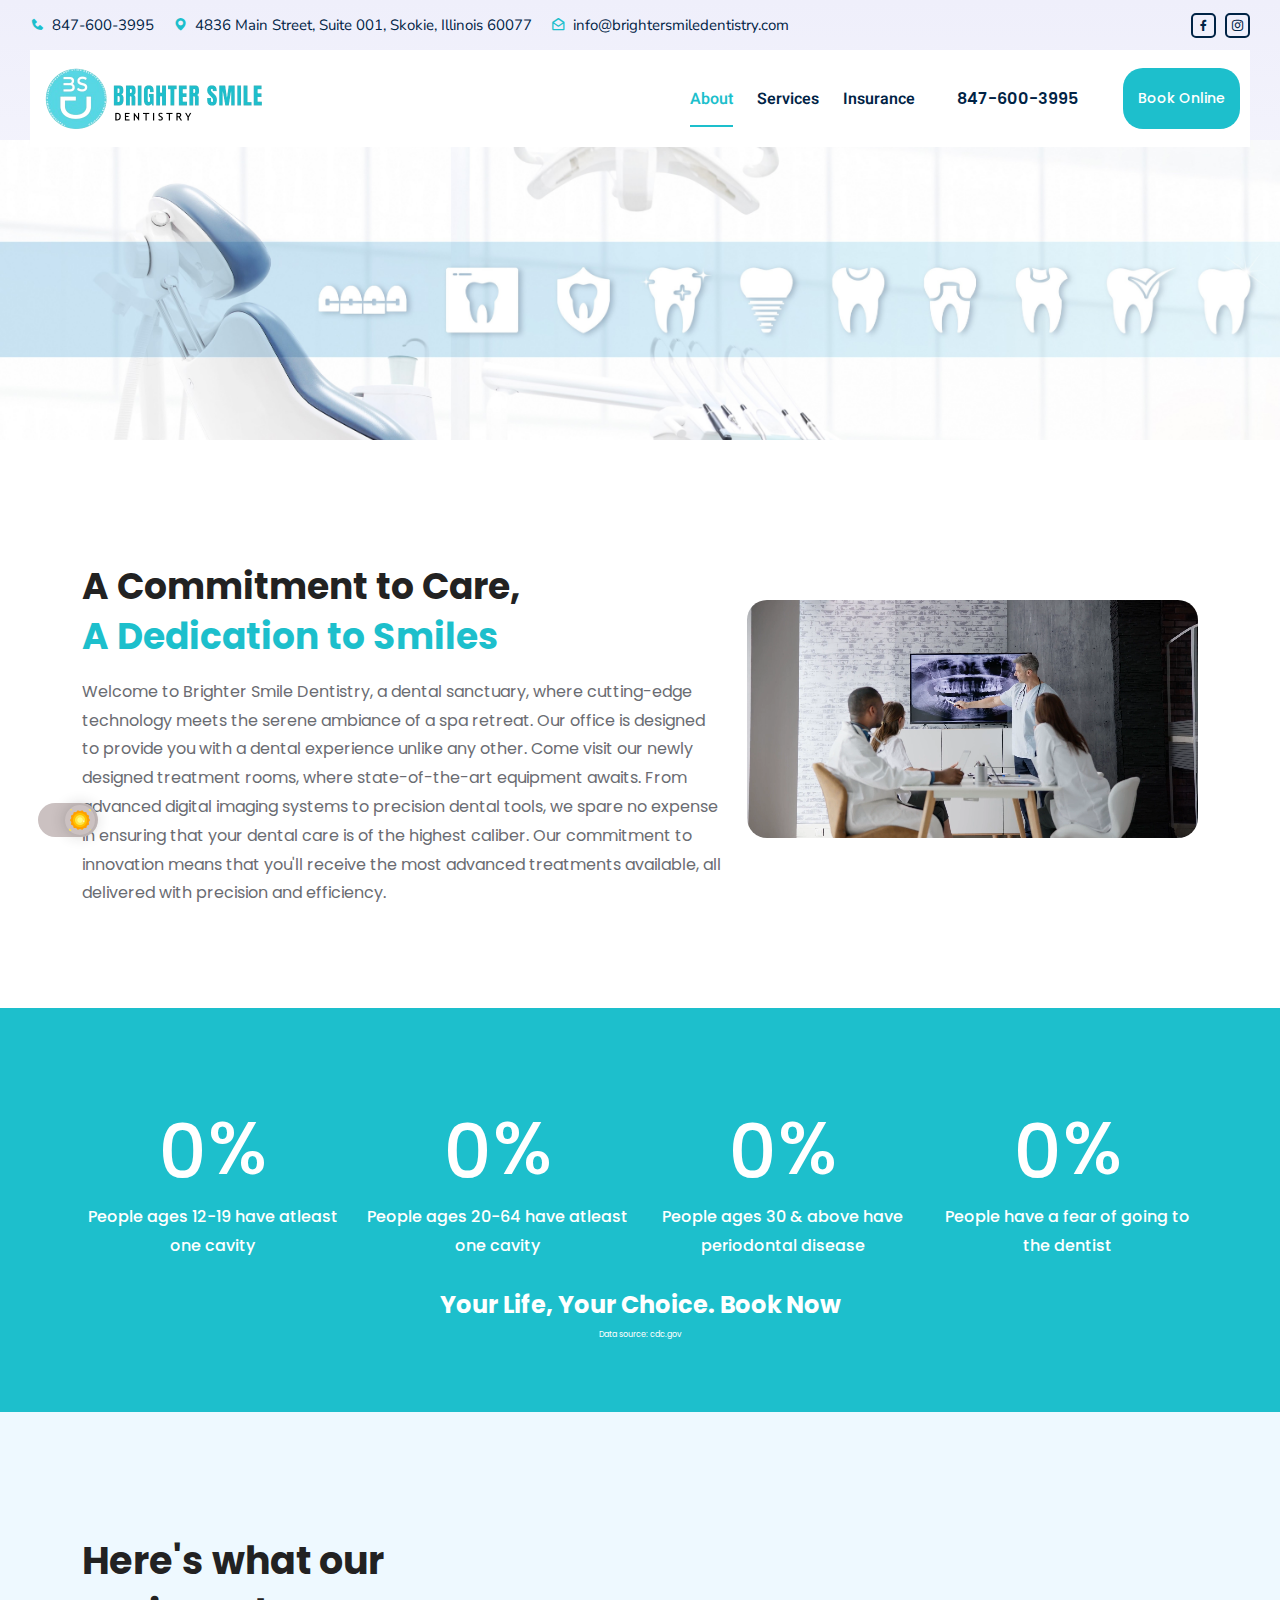
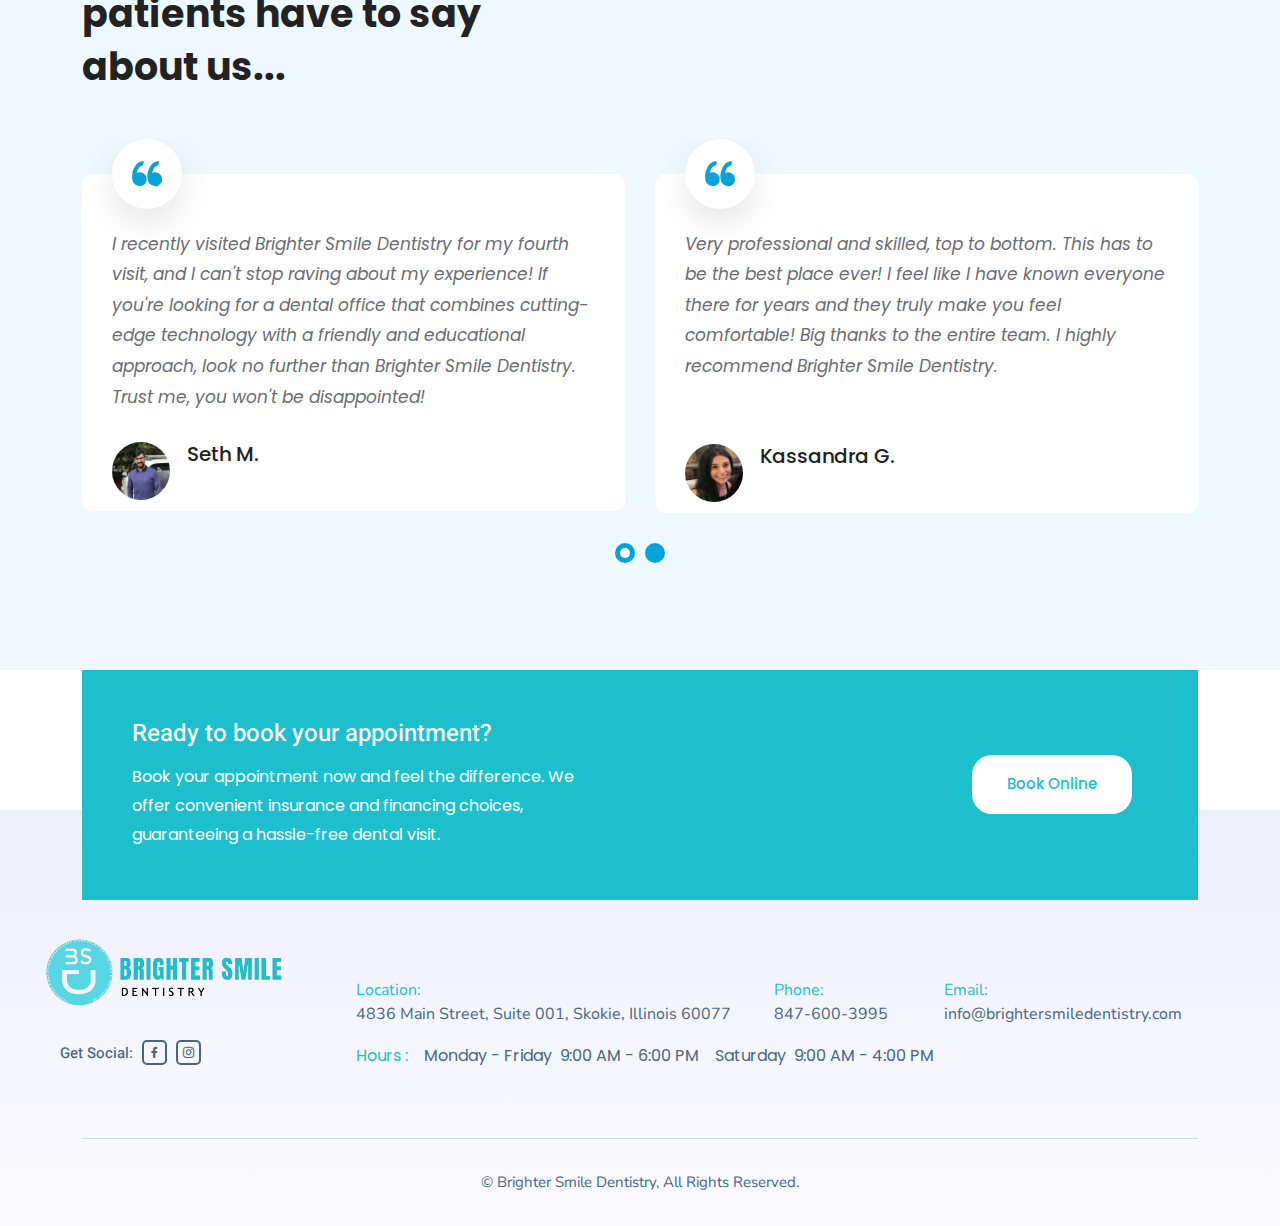
==== commit 86825902: "Maaz" ====
--- a/about-us.html
+++ b/about-us.html
@@ -492,7 +492,7 @@
         <!-- End Newsletter Area -->
 
          <!-- Start Eye Care Footer Area -->
-         <div class="eye-care-footer-area">
+         <div class="eye-care-footer-area d-none d-lg-block">
             <div class="container-fluid">
                 <div class="row px-5">
                     <div class="col-lg-3 col-sm-12">
@@ -557,6 +557,74 @@
                         <div class="copyright-area-content">
                             <p>
                                 © Brighter Smile Dentistry, All Rights Reserved.
+                            </p>
+                        </div>
+                    </div>
+                </div>
+            </div>
+        </div>
+        <!-- End Eye Care Footer Area -->
+
+        <!-- Start Eye Care Footer Area -->
+        <div class="eye-care-footer-area d-lg-none d-md-block">
+            <div class="container">
+                <div class="row justify-content-center">
+                    <div class="col-lg-6 col-sm-6">
+                        <div class="eye-care-footer-widget">
+                            <h2>
+                                <a href="index.html">
+                                    <img src="assets/images/mylogo.png" class="img-fluid light-logo" style="margin-left:-20px;" alt="">
+                                    <img src="assets/images/logodark.png" class="img-fluid dark-logo" style="margin-left:-20px;" alt="">
+                                </a>
+                            </h2>
+                            <ul class="info-list">
+                                <li><span>Location: </span>4836 Main Street, Suite 001, Skokie, Illinois 60077</li>
+                                <li><span>Phone: </span> <a href="tel:+18476003995">847-600-3995</a></li>
+                                <li><span>Email: </span> <a href="mailto:info@brightersmiledentistry.com">info@brightersmiledentistry.com</a></li>
+                            </ul>
+                            <ul class="share-link">
+                                <li>
+                                    <span>Get Social:</span>
+                                </li>
+                                <li>
+                                    <a href="https://www.facebook.com/profile.php?id=61557639181095" target="_blank"><i class='bx bxl-facebook'></i></a>
+                                </li>
+                                <!-- <li>
+                                    <a href="https://twitter.com/Brightersmiled" target="_blank"><i class='bx bxl-twitter'></i></a>
+                                </li> -->
+                                <!-- <li>
+                                    <a href="https://www.linkedin.com/" target="_blank"><i class='bx bxl-linkedin'></i></a>
+                                </li> -->
+                                <li>
+                                    <a href="https://www.instagram.com/p/C4ZC3LhOE4w/?igsh=MTQwaDM3azdreWJh" target="_blank"><i class='bx bxl-instagram'></i></a>
+                                </li>
+                            </ul>
+                        </div>
+                    </div>
+                    
+                    <div class="col-lg-3 col-sm-6">
+                        <div class="eye-care-footer-widget">
+                            <h3>Hours</h3>
+                            
+                            <ul class="hours-list">
+                                <li class="d-flex justify-content-between align-items-center me-3">
+                                    <span class="">Monday - Friday</span>
+                                    <span>9:00 AM - 6:00 PM</span>
+                                </li>
+                                <li class="d-flex justify-content-between align-items-center me-3">
+                                    <span class="">Saturday</span>
+                                    <span>9:00 AM - 4:00 PM</span>
+                                </li>
+                            </ul>
+                        </div>
+                    </div>
+                </div>
+
+                <div class="eye-care-copyright-area">
+                    <div class="container">
+                        <div class="copyright-area-content">
+                            <p>
+                                © Brighter Smile Dentistry , All Rights Reserved.
                             </p>
                         </div>
                     </div>
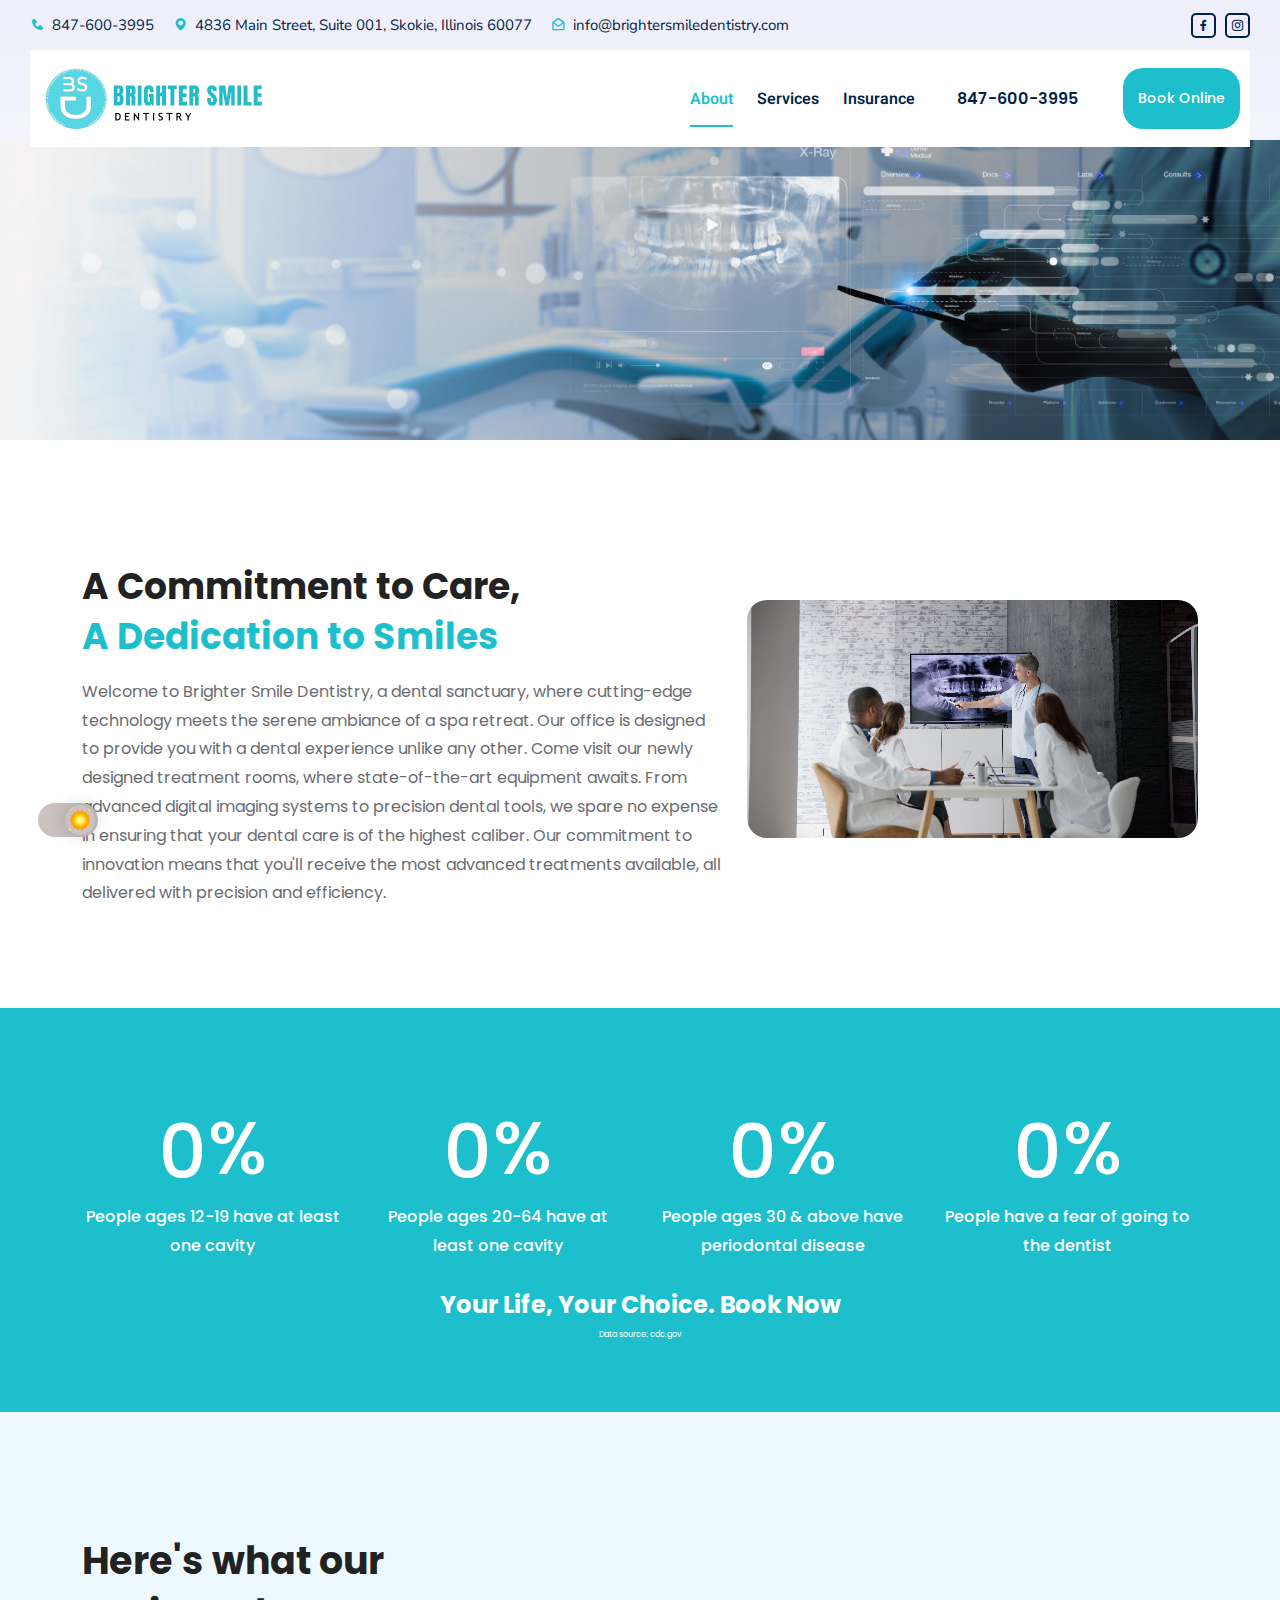
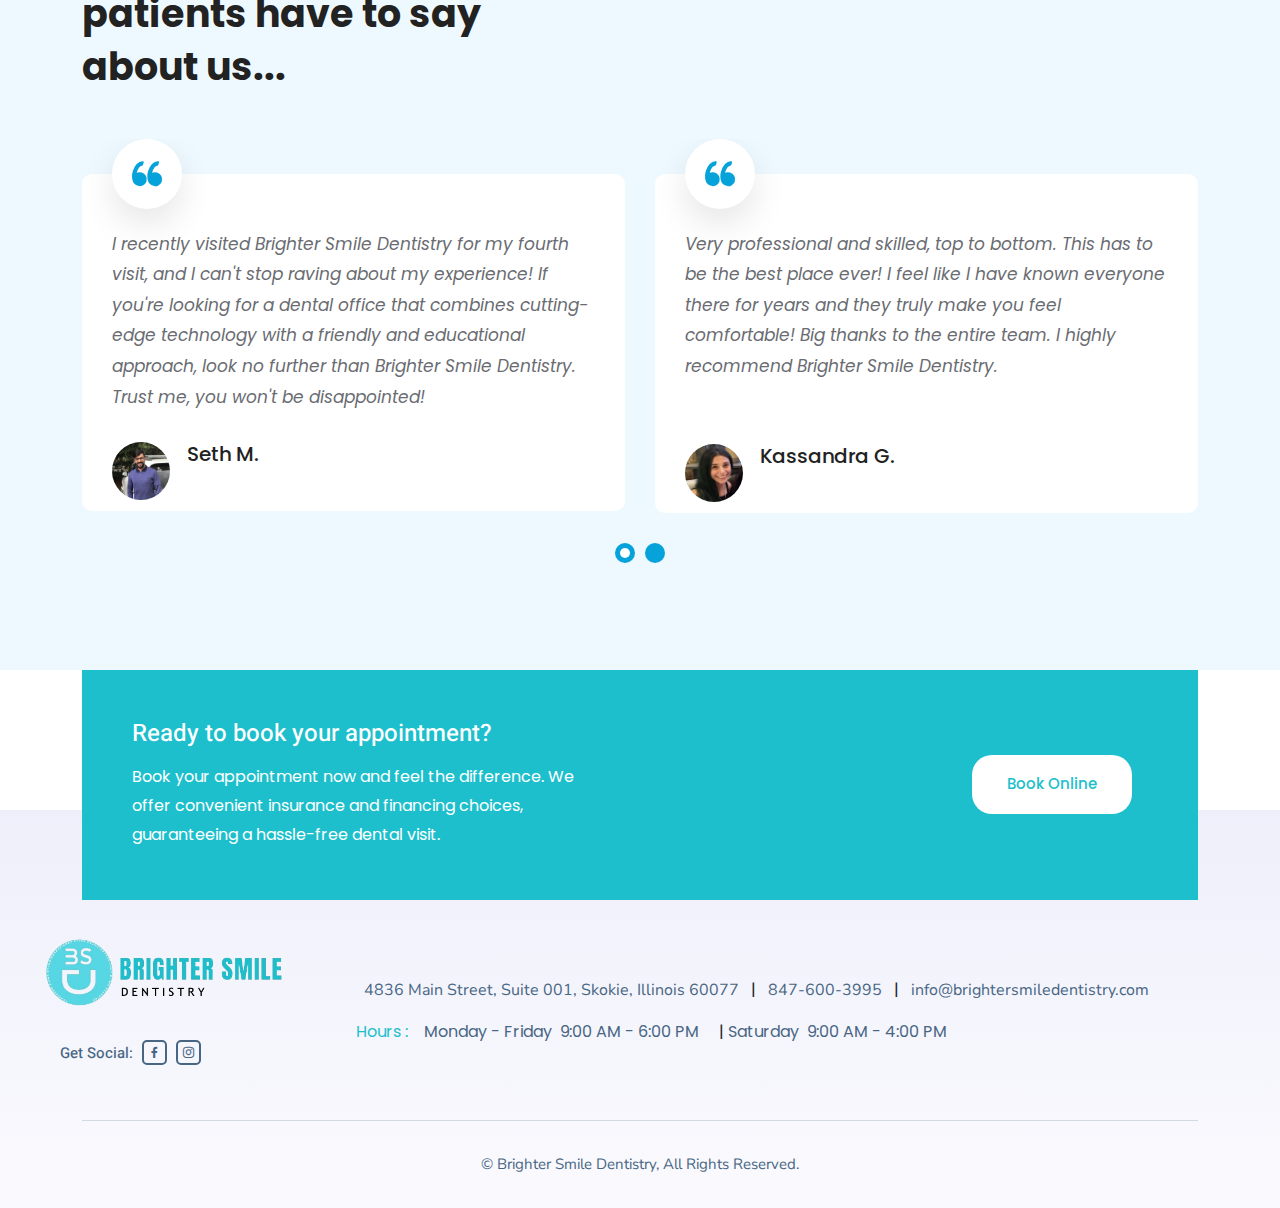
==== commit 06712041: "Maaz" ====
--- a/about-us.html
+++ b/about-us.html
@@ -198,7 +198,7 @@
         <div class="eye-care-banner-area">
             <div class="">
                 <div class="">
-                    <div class="page-banner-area about-banner">
+                    <div class="page-banner-area services-banner">
                         <div class="container">
                             <div class="page-banner-content">
                                 <!-- <h2>Experience Excellence in Dental Care</h2> -->
@@ -271,7 +271,7 @@
                             <h3>
                                 <span class="odometer" data-count="57">00</span><span>%</span>
                             </h3>
-                            <p>People ages 12-19 have atleast one cavity</p>
+                            <p>People ages 12-19 have at least one cavity</p>
                         </div>
                     </div>
 
@@ -280,7 +280,7 @@
                             <h3>
                                 <span class="odometer" data-count="90">00</span><span>%</span>
                             </h3>
-                            <p>People ages 20-64 have atleast one cavity</p>
+                            <p>People ages 20-64 have at least one cavity</p>
                         </div>
                     </div>
 
@@ -457,7 +457,7 @@
 
                         <div class="review-info">
                             <img src="assets/images/review/azher_k.jpeg" alt="image">
-                            <h3>Azher K.</h3>
+                            <h3>Dr.Azher K.</h3>
                             <!-- <span>Endocrinologists</span> -->
                         </div>
                     </div>
@@ -526,9 +526,9 @@
                     <div class="col-lg-9 col-sm-12 mt-5">
                         <div class="eye-care-footer-widget">
                             <ul class="info-list d-lg-flex">
-                                <li class="mr-3"><span>Location: </span><a href="https://maps.app.goo.gl/yT8uSioahHPisZun9">4836 Main Street, Suite 001, Skokie, Illinois 60077</a></li>
-                                <li class="mr-3"><span>Phone: </span> <a href="tel:+18476003995">847-600-3995</a></li>
-                                <li class="mr-3"><span>Email: </span> <a href="mailto:info@brightersmiledentistry.com">info@brightersmiledentistry.com</a></li>
+                                <li class="mx-2"><a href="https://maps.app.goo.gl/yT8uSioahHPisZun9">4836 Main Street, Suite 001, Skokie, Illinois 60077</a></li>&nbsp;|&nbsp;
+                                <li class="mx-2"> <a href="tel:+18476003995">847-600-3995</a></li>&nbsp;|&nbsp;
+                                <li class="mx-2"><a href="mailto:info@brightersmiledentistry.com">info@brightersmiledentistry.com</a></li>
                             </ul>
                             <h6 class="d-lg-none d-md-block primary-color mt-3">Hours</h6>
                             <ul class="hours-list d-lg-flex">
@@ -538,7 +538,7 @@
                                 <li class="d-flex justify-content-between align-items-center me-3">
                                     <span class="me-2">Monday - Friday</span>
                                     <span>9:00 AM - 6:00 PM</span>
-                                </li>
+                                </li>&nbsp;|&nbsp;
                                 <li class="d-flex justify-content-between align-items-center me-3">
                                     <span class="me-2">Saturday</span>
                                     <span>9:00 AM - 4:00 PM</span>
@@ -578,9 +578,9 @@
                                 </a>
                             </h2>
                             <ul class="info-list">
-                                <li><span>Location: </span>4836 Main Street, Suite 001, Skokie, Illinois 60077</li>
-                                <li><span>Phone: </span> <a href="tel:+18476003995">847-600-3995</a></li>
-                                <li><span>Email: </span> <a href="mailto:info@brightersmiledentistry.com">info@brightersmiledentistry.com</a></li>
+                                <li class="mr-3"><a href="https://maps.app.goo.gl/yT8uSioahHPisZun9">4836 Main Street, Suite 001, Skokie, Illinois 60077</a></li>
+                                <li class="mr-3"> <a href="tel:+18476003995">847-600-3995</a></li>
+                                <li class="mr-3"><a href="mailto:info@brightersmiledentistry.com">info@brightersmiledentistry.com</a></li>
                             </ul>
                             <ul class="share-link">
                                 <li>
